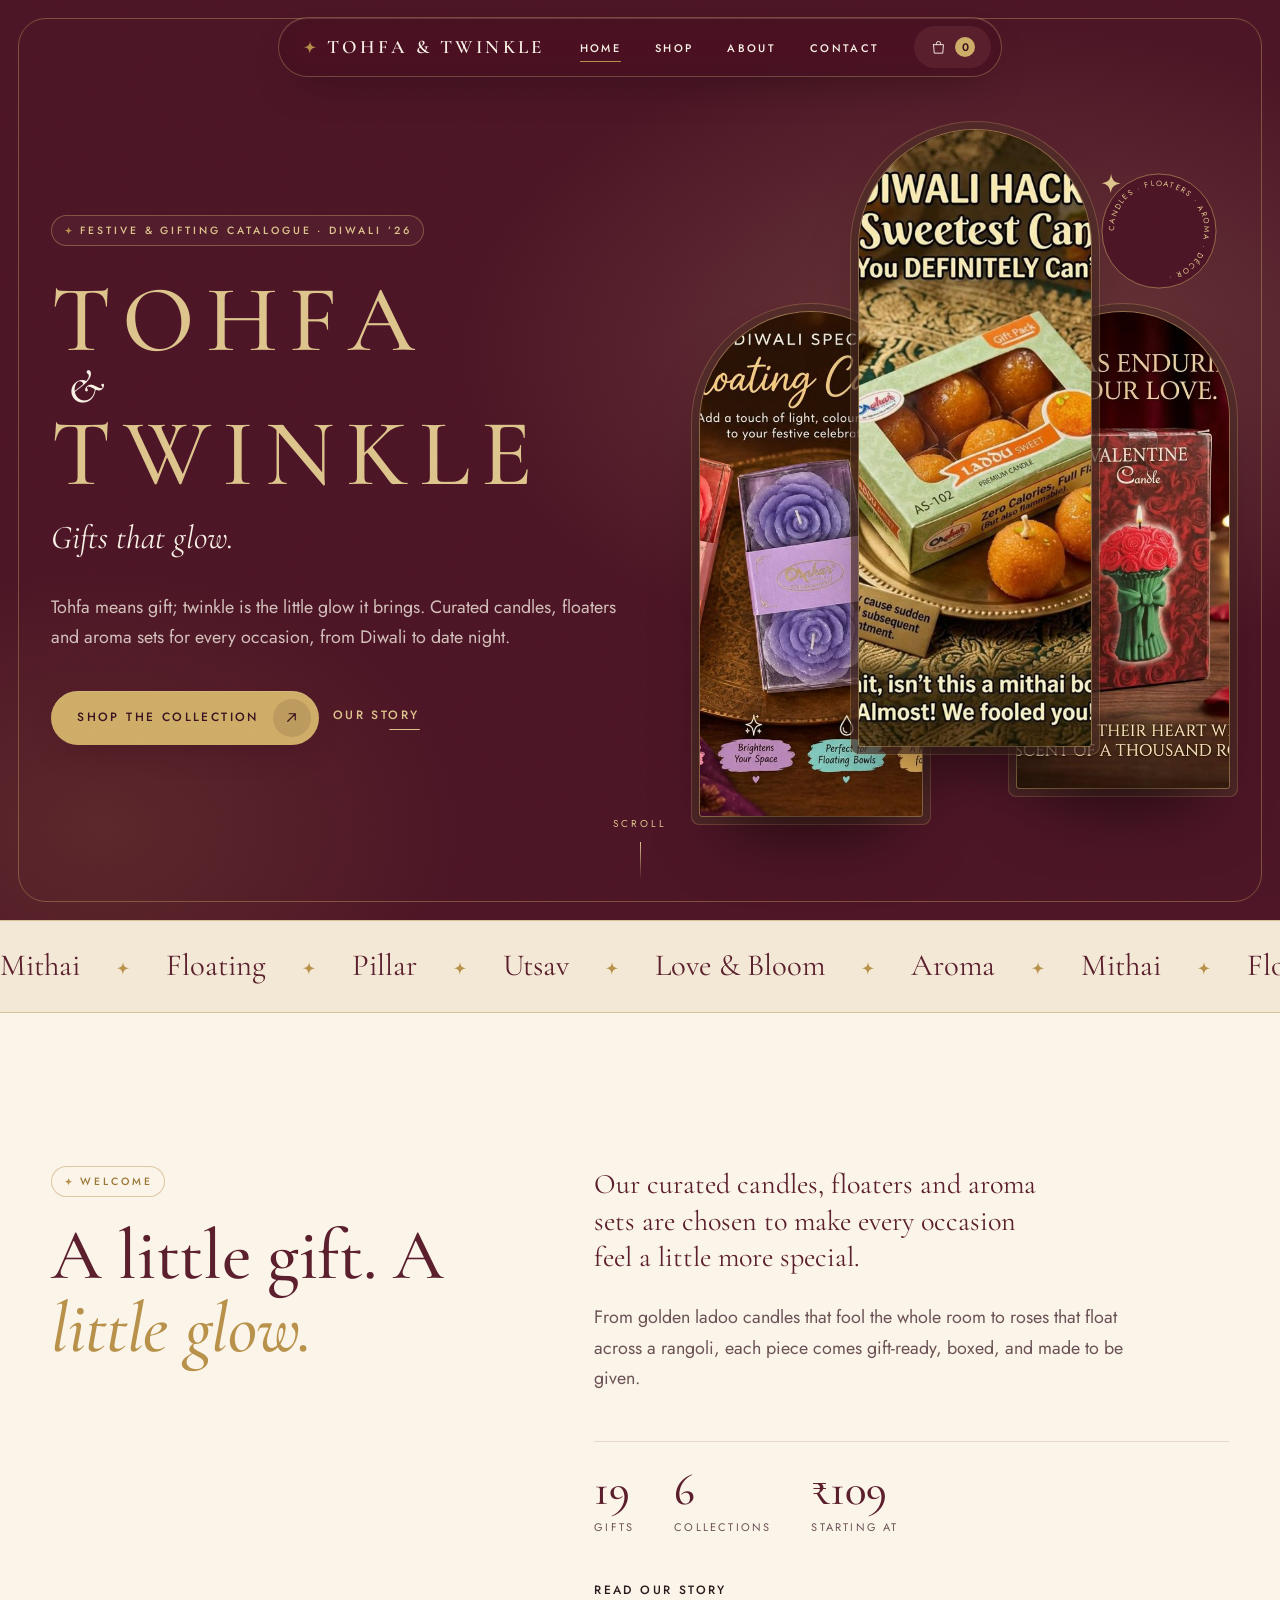
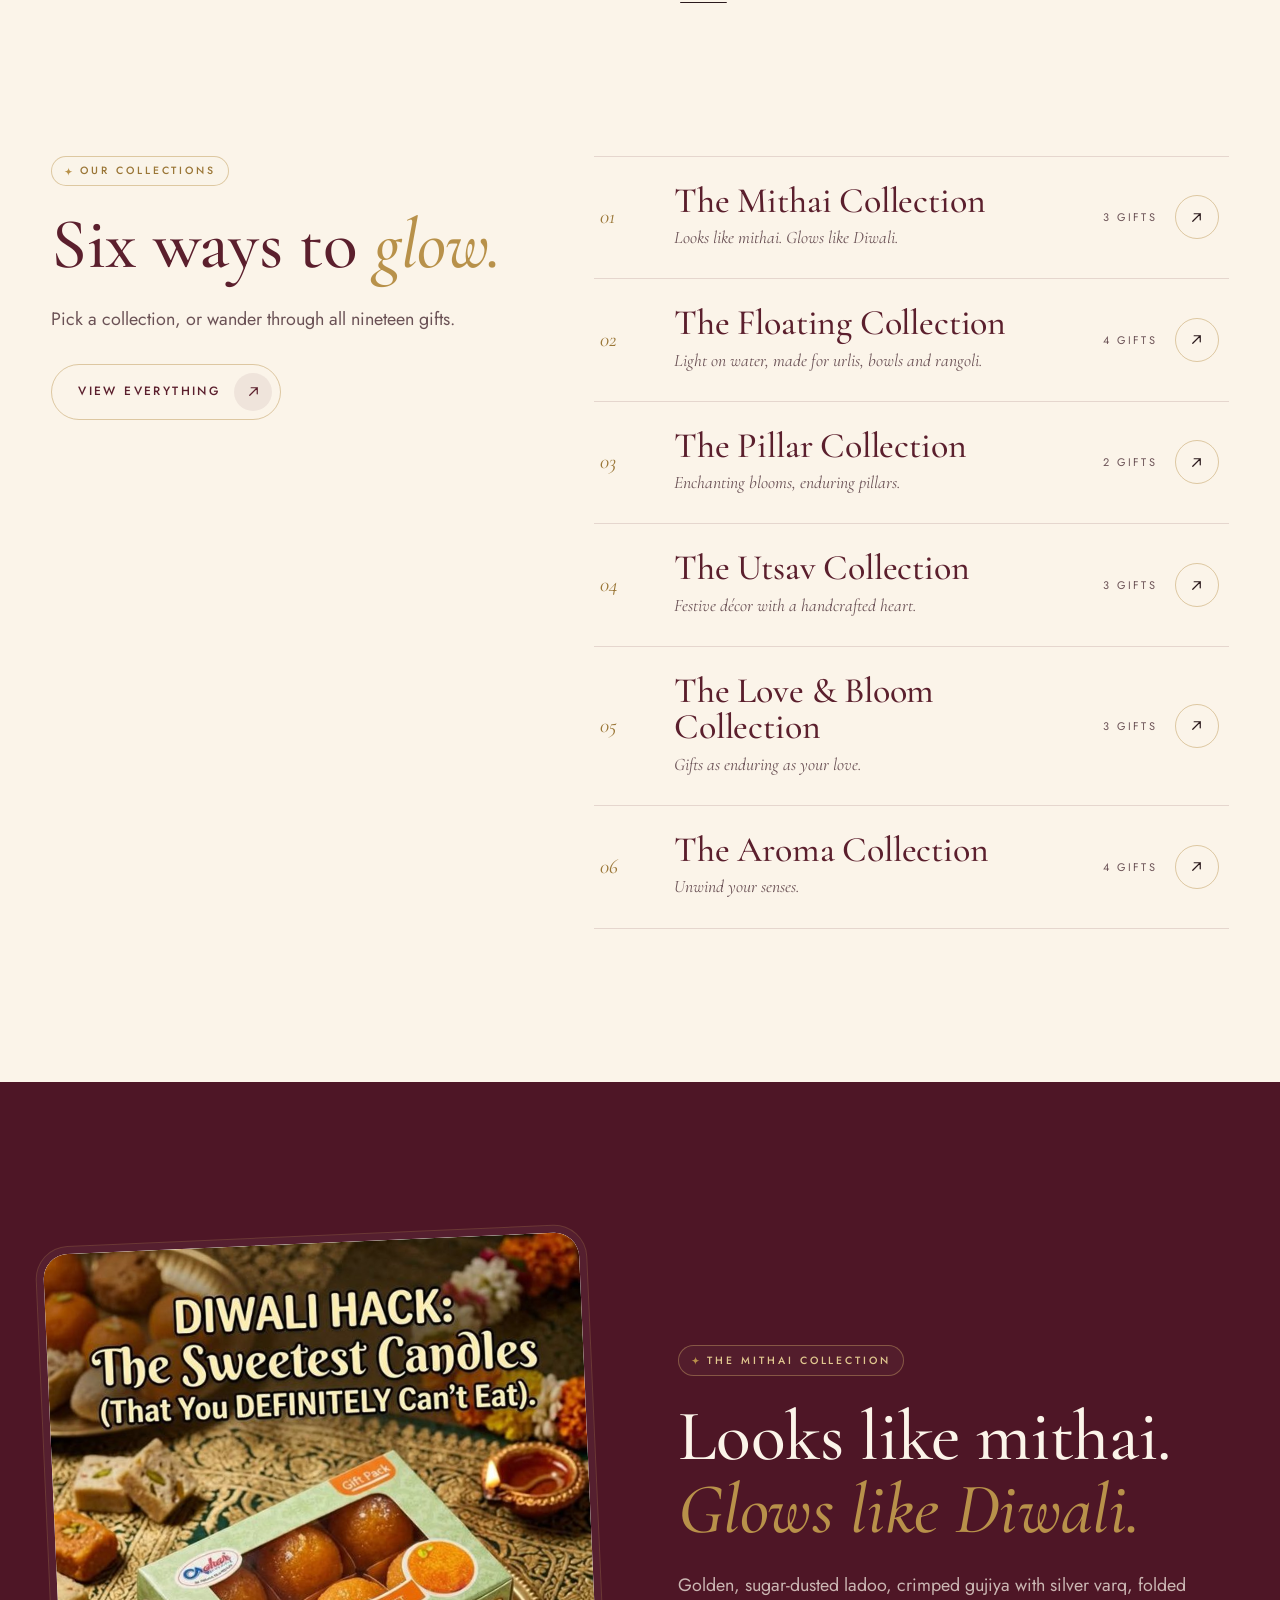
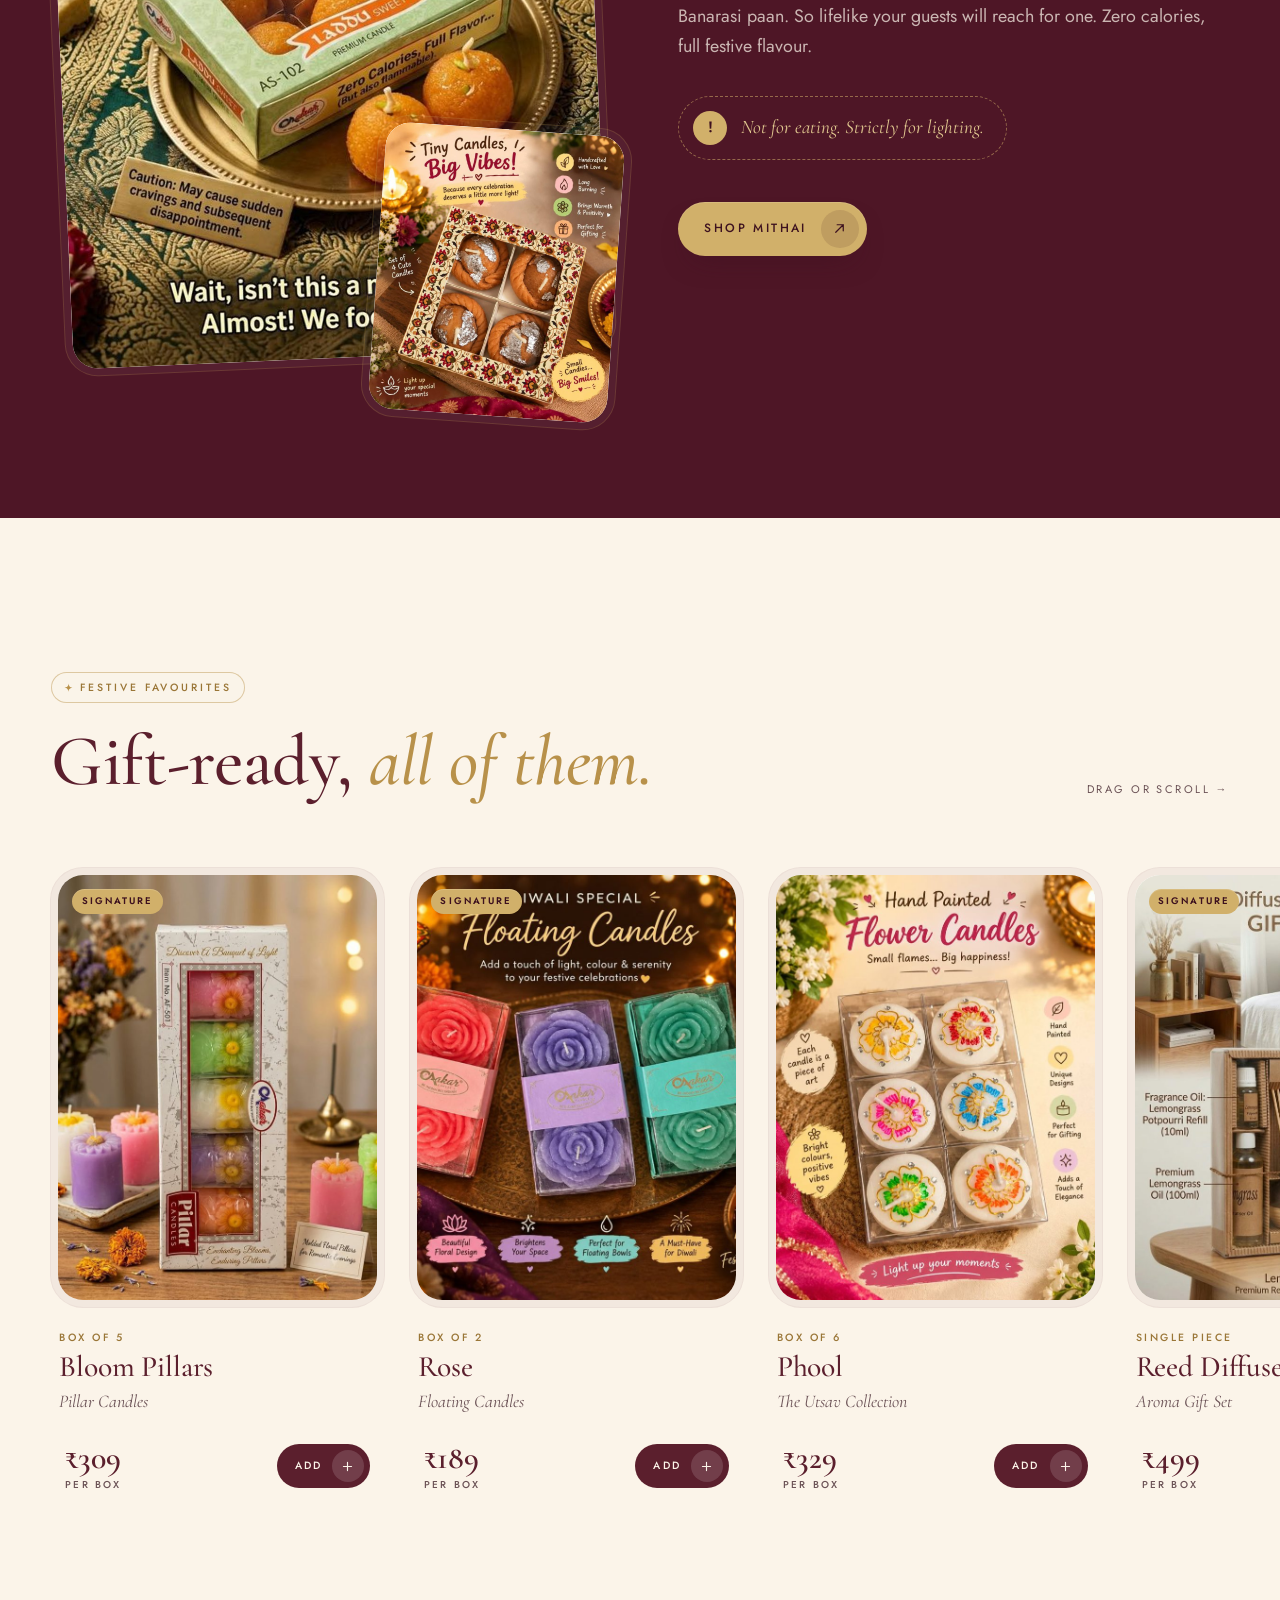
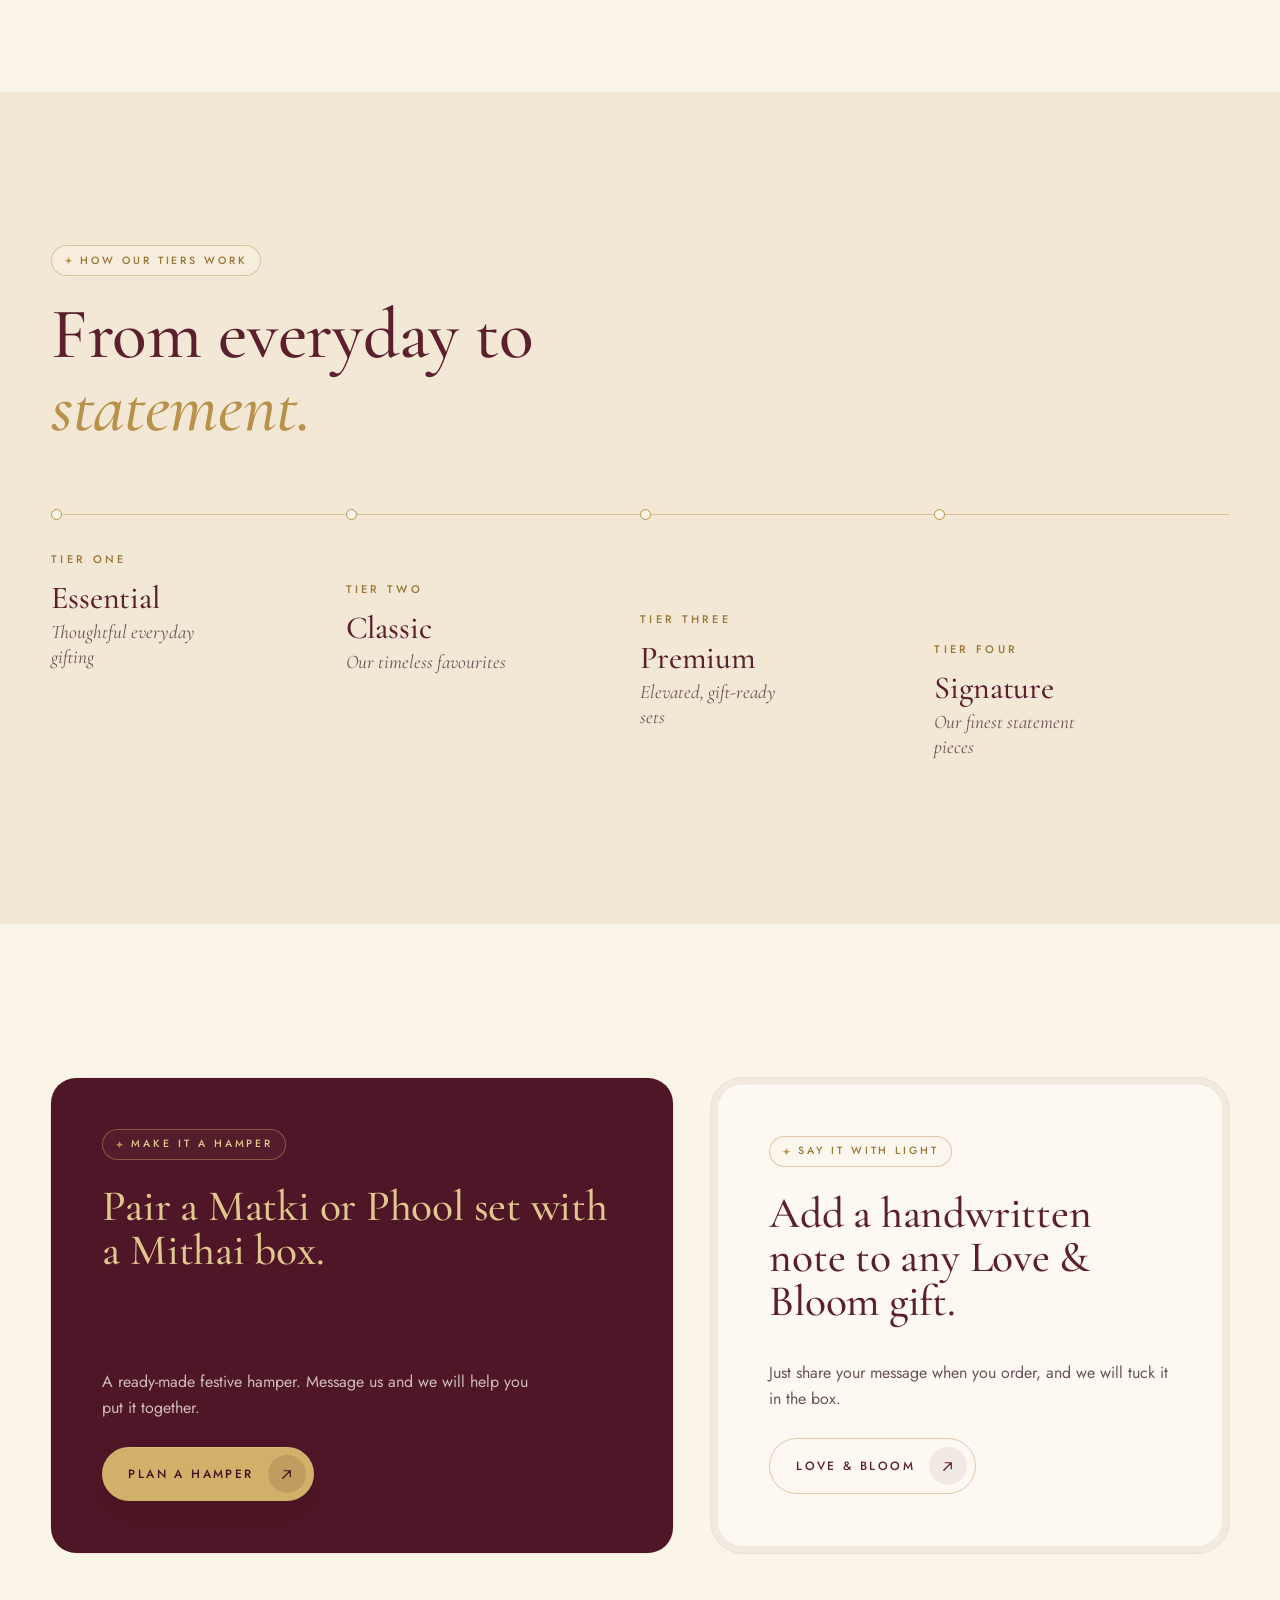
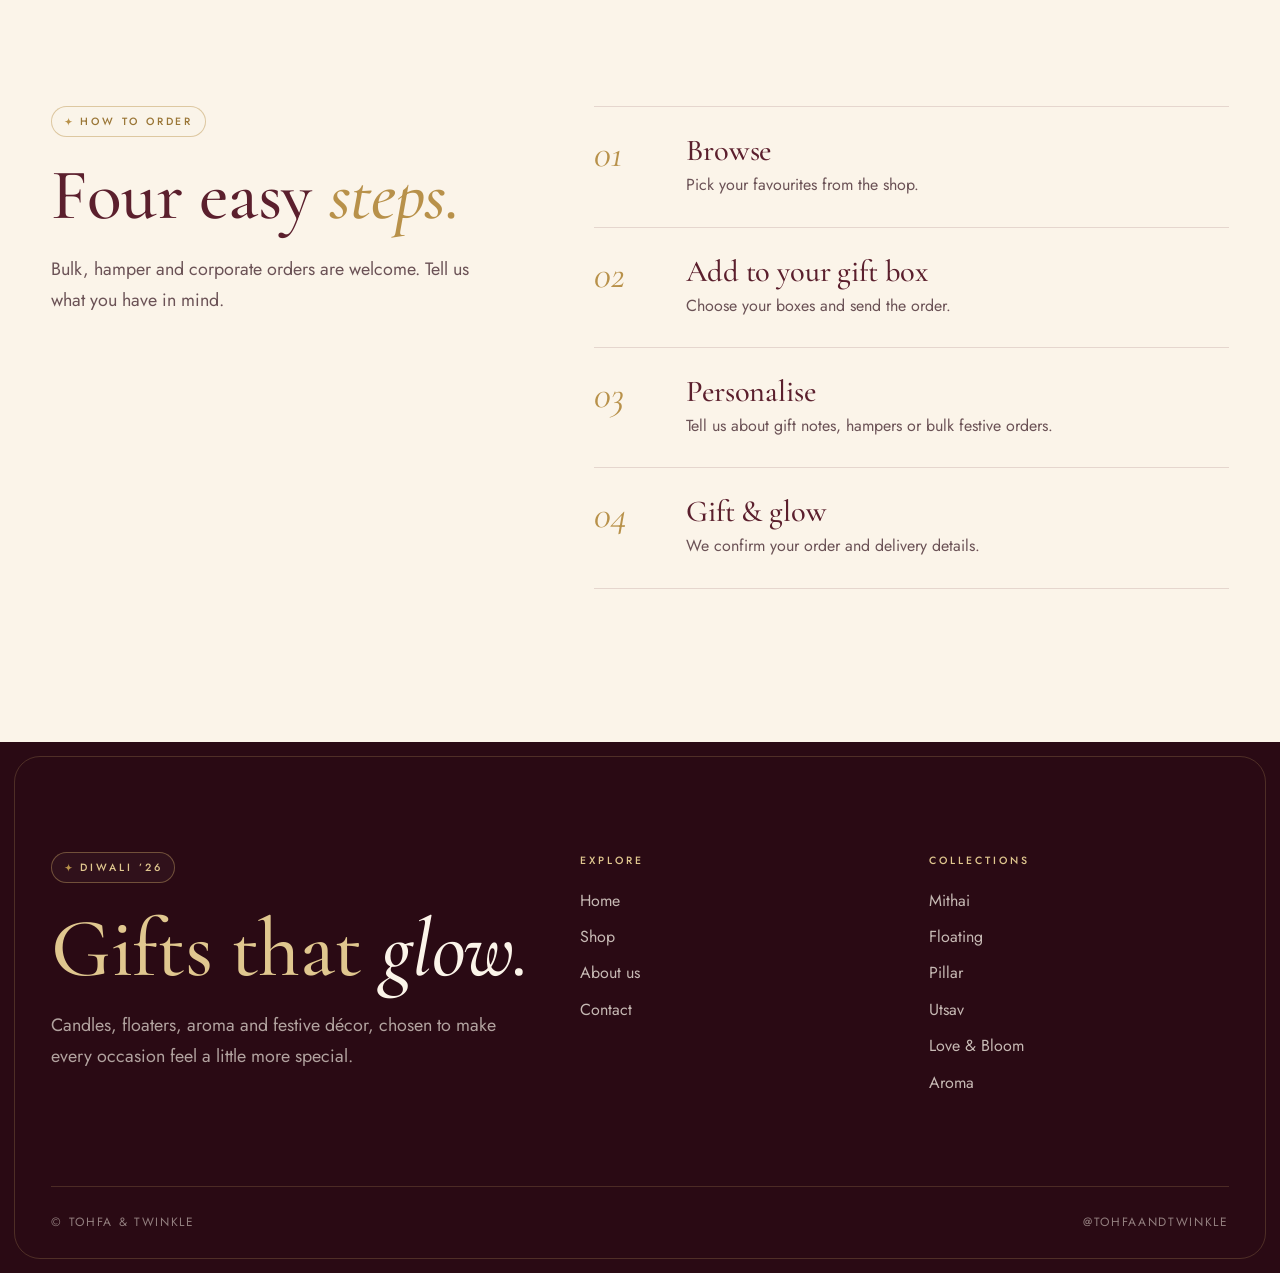
==== index.html @ af189e27 "Tohfa & Twinkle demo storefront Co-Authored-By: Claude Sonnet 5.5 <noreply@anthropic.com>" ====
<!doctype html>
<html lang="en" class="no-js">
<head>
<meta charset="utf-8">
<meta name="viewport" content="width=device-width,initial-scale=1,viewport-fit=cover">
<title>Tohfa & Twinkle — Gifts that glow</title>
<meta name="description" content="Curated candles, floaters, aroma sets and festive décor. Mithai candles that look good enough to eat, rangoli floaters, rose pillars and more. Diwali ’26 collection.">
<meta name="theme-color" content="#4e1626">
<meta property="og:title" content="Tohfa & Twinkle — Gifts that glow">
<meta property="og:description" content="Curated candles, floaters, aroma sets and festive décor. Mithai candles that look good enough to eat, rangoli floaters, rose pillars and more. Diwali ’26 collection.">
<meta property="og:image" content="img/ladoo.jpg">
<link rel="icon" href="favicon.svg" type="image/svg+xml">
<link rel="preconnect" href="https://fonts.googleapis.com">
<link rel="preconnect" href="https://fonts.gstatic.com" crossorigin>
<link href="https://fonts.googleapis.com/css2?family=Cormorant+Garamond:ital,wght@0,400;0,500;0,600;1,400;1,500&family=Jost:wght@400;500;600&display=swap" rel="stylesheet">
<link rel="stylesheet" href="css/styles.css">
</head>
<body data-page="index">
<header class="nav">
  <div class="nav-pill">
    <a class="brand" href="index.html" aria-label="Tohfa &amp; Twinkle home"><svg class="spark" viewBox="0 0 24 24" fill="currentColor" aria-hidden="true"><path d="M12 1.5C12.7 6.7 14.5 9.9 17.6 11.2C19.2 11.9 21 12.2 22.5 12.5C17.2 13.4 14.1 15.2 12.9 18.3C12.3 19.8 12 21.5 11.7 23C10.8 17.7 9 14.6 5.900 13.400C4.400 12.800 2.700 12.500 1.500 12.300C6.800 11.400 9.900 9.600 11.100 6.500C11.700 5 12 3.200 12 1.500Z"/></svg><span>TOHFA &amp; TWINKLE</span></a>
    <ul class="nav-links"><li><a href="index.html" aria-current=page>Home</a></li><li><a href="shop.html">Shop</a></li><li><a href="about.html">About</a></li><li><a href="contact.html">Contact</a></li></ul>
    <button class="cart-btn" data-cart-open aria-label="Open your gift box"><svg viewBox="0 0 24 24" fill="none" stroke="currentColor" stroke-width="1.3" stroke-linecap="round" stroke-linejoin="round" aria-hidden="true"><path d="M5 8h14l-1 12H6L5 8z"/><path d="M9 8V6.500a3 3 0 016 0V8"/></svg><span class="cart-count" data-cart-count>0</span></button>
    <button class="burger" aria-label="Menu" aria-expanded="false"><i></i><i></i></button>
  </div>
</header>
<nav class="overlay-menu" aria-label="Mobile">
  <a href="index.html" style="--i:0">Home</a><a href="shop.html" style="--i:1">Shop</a><a href="about.html" style="--i:2">About</a><a href="contact.html" style="--i:3">Contact</a>
  <small>@tohfaandtwinkle</small>
</nav>
<main id="main">
<section class="hero" data-dark>
  <div class="wrap">
    <div class="hero-grid">
      <div>
        <span class="eyebrow dark rv"><svg class="spark" viewBox="0 0 24 24" fill="currentColor" aria-hidden="true"><path d="M12 1.5C12.7 6.7 14.5 9.9 17.6 11.2C19.2 11.9 21 12.2 22.5 12.5C17.2 13.4 14.1 15.2 12.9 18.3C12.3 19.8 12 21.5 11.7 23C10.8 17.7 9 14.6 5.900 13.400C4.400 12.800 2.700 12.500 1.500 12.300C6.800 11.400 9.900 9.600 11.100 6.500C11.700 5 12 3.200 12 1.500Z"/></svg>Festive &amp; Gifting Catalogue &middot; Diwali &rsquo;26</span>
        <h1 class="rv" style="--i:1"><span>Tohfa</span><span class="amp">&amp;</span><span>Twinkle</span></h1>
        <p class="tag rv" style="--i:2">Gifts that glow.</p>
        <p class="lede rv" style="--i:3">Tohfa means gift; twinkle is the little glow it brings. Curated candles, floaters and aroma sets for every occasion, from Diwali to date night.</p>
        <div class="hero-ctas rv" style="--i:4">
          <a class="btn gold" href="shop.html"><span>Shop the collection</span><span class="ic"><svg viewBox="0 0 16 16" fill="none" stroke="currentColor" stroke-width="1.3" stroke-linecap="round" stroke-linejoin="round" aria-hidden="true"><path d="M4 12L12 4M5.500 4H12v6.500"/></svg></span></a>
          <a class="link-u" href="about.html" style="color:var(--gold-300)">Our story</a>
        </div>
      </div>
      <div class="hero-stage rv" style="--i:2" aria-hidden="true">
        <div class="hero-arch a"><img src="img/rose-floaters.jpg" alt="" width="900" height="900"></div>
        <div class="hero-arch b"><img src="img/ladoo.jpg" alt="" width="750" height="900"></div>
        <div class="hero-arch c"><img src="img/valentine.jpg" alt="" width="750" height="1000"></div>
        <div class="hero-badge">
          <svg viewBox="0 0 120 120"><defs><path id="circ" d="M60,60 m-46,0 a46,46 0 1,1 92,0 a46,46 0 1,1 -92,0"/></defs><circle cx="60" cy="60" r="58" fill="#4e1626" stroke="#d1b06a" stroke-opacity=".55"/><text font-family="Jost" font-size="7.800" letter-spacing="1.900" fill="#e0c78f"><textPath href="#circ">CANDLES · FLOATERS · AROMA · DÉCOR · </textPath></text></svg>
          <svg class="spark" viewBox="0 0 24 24" fill="currentColor" aria-hidden="true"><path d="M12 1.5C12.7 6.7 14.5 9.9 17.6 11.2C19.2 11.9 21 12.2 22.5 12.5C17.2 13.4 14.1 15.2 12.9 18.3C12.3 19.8 12 21.5 11.7 23C10.8 17.7 9 14.6 5.900 13.400C4.400 12.800 2.700 12.500 1.500 12.300C6.800 11.400 9.900 9.600 11.100 6.500C11.700 5 12 3.200 12 1.500Z"/></svg>
        </div>
      </div>
    </div>
  </div>
  <div class="scroll-cue" aria-hidden="true">Scroll<i></i></div>
</section>

<div class="marquee" aria-hidden="true"><div class="marquee-track"><span>Mithai <i><svg class="spark" viewBox="0 0 24 24" fill="currentColor" aria-hidden="true"><path d="M12 1.5C12.7 6.7 14.5 9.9 17.6 11.2C19.2 11.9 21 12.2 22.5 12.5C17.2 13.4 14.1 15.2 12.9 18.3C12.3 19.8 12 21.5 11.7 23C10.8 17.7 9 14.6 5.900 13.400C4.400 12.800 2.700 12.500 1.500 12.300C6.800 11.400 9.900 9.600 11.100 6.500C11.700 5 12 3.200 12 1.500Z"/></svg></i></span><span>Floating <i><svg class="spark" viewBox="0 0 24 24" fill="currentColor" aria-hidden="true"><path d="M12 1.5C12.7 6.7 14.5 9.9 17.6 11.2C19.2 11.9 21 12.2 22.5 12.5C17.2 13.4 14.1 15.2 12.9 18.3C12.3 19.8 12 21.5 11.7 23C10.8 17.7 9 14.6 5.900 13.400C4.400 12.800 2.700 12.500 1.500 12.300C6.800 11.400 9.900 9.600 11.100 6.500C11.700 5 12 3.200 12 1.500Z"/></svg></i></span><span>Pillar <i><svg class="spark" viewBox="0 0 24 24" fill="currentColor" aria-hidden="true"><path d="M12 1.5C12.7 6.7 14.5 9.9 17.6 11.2C19.2 11.9 21 12.2 22.5 12.5C17.2 13.4 14.1 15.2 12.9 18.3C12.3 19.8 12 21.5 11.7 23C10.8 17.7 9 14.6 5.900 13.400C4.400 12.800 2.700 12.500 1.500 12.300C6.800 11.400 9.900 9.600 11.100 6.500C11.700 5 12 3.200 12 1.500Z"/></svg></i></span><span>Utsav <i><svg class="spark" viewBox="0 0 24 24" fill="currentColor" aria-hidden="true"><path d="M12 1.5C12.7 6.7 14.5 9.9 17.6 11.2C19.2 11.9 21 12.2 22.5 12.5C17.2 13.4 14.1 15.2 12.9 18.3C12.3 19.8 12 21.5 11.7 23C10.8 17.7 9 14.6 5.900 13.400C4.400 12.800 2.700 12.500 1.500 12.300C6.800 11.400 9.900 9.600 11.100 6.500C11.700 5 12 3.200 12 1.500Z"/></svg></i></span><span>Love &amp; Bloom <i><svg class="spark" viewBox="0 0 24 24" fill="currentColor" aria-hidden="true"><path d="M12 1.5C12.7 6.7 14.5 9.9 17.6 11.2C19.2 11.9 21 12.2 22.5 12.5C17.2 13.4 14.1 15.2 12.9 18.3C12.3 19.8 12 21.5 11.7 23C10.8 17.7 9 14.6 5.900 13.400C4.400 12.800 2.700 12.500 1.500 12.300C6.800 11.400 9.900 9.600 11.100 6.500C11.700 5 12 3.200 12 1.500Z"/></svg></i></span><span>Aroma <i><svg class="spark" viewBox="0 0 24 24" fill="currentColor" aria-hidden="true"><path d="M12 1.5C12.7 6.7 14.5 9.9 17.6 11.2C19.2 11.9 21 12.2 22.5 12.5C17.2 13.4 14.1 15.2 12.9 18.3C12.3 19.8 12 21.5 11.7 23C10.8 17.7 9 14.6 5.900 13.400C4.400 12.800 2.700 12.500 1.500 12.300C6.800 11.400 9.900 9.600 11.100 6.500C11.700 5 12 3.200 12 1.500Z"/></svg></i></span><span>Mithai <i><svg class="spark" viewBox="0 0 24 24" fill="currentColor" aria-hidden="true"><path d="M12 1.5C12.7 6.7 14.5 9.9 17.6 11.2C19.2 11.9 21 12.2 22.5 12.5C17.2 13.4 14.1 15.2 12.9 18.3C12.3 19.8 12 21.5 11.7 23C10.8 17.7 9 14.6 5.900 13.400C4.400 12.800 2.700 12.500 1.500 12.300C6.800 11.400 9.900 9.600 11.100 6.500C11.700 5 12 3.200 12 1.500Z"/></svg></i></span><span>Floating <i><svg class="spark" viewBox="0 0 24 24" fill="currentColor" aria-hidden="true"><path d="M12 1.5C12.7 6.7 14.5 9.9 17.6 11.2C19.2 11.9 21 12.2 22.5 12.5C17.2 13.4 14.1 15.2 12.9 18.3C12.3 19.8 12 21.5 11.7 23C10.8 17.7 9 14.6 5.900 13.400C4.400 12.800 2.700 12.500 1.500 12.300C6.800 11.400 9.900 9.600 11.100 6.500C11.700 5 12 3.200 12 1.500Z"/></svg></i></span><span>Pillar <i><svg class="spark" viewBox="0 0 24 24" fill="currentColor" aria-hidden="true"><path d="M12 1.5C12.7 6.7 14.5 9.9 17.6 11.2C19.2 11.9 21 12.2 22.5 12.5C17.2 13.4 14.1 15.2 12.9 18.3C12.3 19.8 12 21.5 11.7 23C10.8 17.7 9 14.6 5.900 13.400C4.400 12.800 2.700 12.500 1.500 12.300C6.800 11.400 9.900 9.600 11.100 6.500C11.700 5 12 3.200 12 1.500Z"/></svg></i></span><span>Utsav <i><svg class="spark" viewBox="0 0 24 24" fill="currentColor" aria-hidden="true"><path d="M12 1.5C12.7 6.7 14.5 9.9 17.6 11.2C19.2 11.9 21 12.2 22.5 12.5C17.2 13.4 14.1 15.2 12.9 18.3C12.3 19.8 12 21.5 11.7 23C10.8 17.7 9 14.6 5.900 13.400C4.400 12.800 2.700 12.500 1.500 12.300C6.800 11.400 9.900 9.600 11.100 6.500C11.700 5 12 3.200 12 1.500Z"/></svg></i></span><span>Love &amp; Bloom <i><svg class="spark" viewBox="0 0 24 24" fill="currentColor" aria-hidden="true"><path d="M12 1.5C12.7 6.7 14.5 9.9 17.6 11.2C19.2 11.9 21 12.2 22.5 12.5C17.2 13.4 14.1 15.2 12.9 18.3C12.3 19.8 12 21.5 11.7 23C10.8 17.7 9 14.6 5.900 13.400C4.400 12.800 2.700 12.500 1.500 12.300C6.800 11.400 9.900 9.600 11.100 6.500C11.700 5 12 3.200 12 1.500Z"/></svg></i></span><span>Aroma <i><svg class="spark" viewBox="0 0 24 24" fill="currentColor" aria-hidden="true"><path d="M12 1.5C12.7 6.7 14.5 9.9 17.6 11.2C19.2 11.9 21 12.2 22.5 12.5C17.2 13.4 14.1 15.2 12.9 18.3C12.3 19.8 12 21.5 11.7 23C10.8 17.7 9 14.6 5.900 13.400C4.400 12.800 2.700 12.500 1.500 12.300C6.800 11.400 9.900 9.600 11.100 6.500C11.700 5 12 3.200 12 1.500Z"/></svg></i></span><span>Mithai <i><svg class="spark" viewBox="0 0 24 24" fill="currentColor" aria-hidden="true"><path d="M12 1.5C12.7 6.7 14.5 9.9 17.6 11.2C19.2 11.9 21 12.2 22.5 12.5C17.2 13.4 14.1 15.2 12.9 18.3C12.3 19.8 12 21.5 11.7 23C10.8 17.7 9 14.6 5.900 13.400C4.400 12.800 2.700 12.500 1.500 12.300C6.800 11.400 9.900 9.600 11.100 6.500C11.700 5 12 3.200 12 1.500Z"/></svg></i></span><span>Floating <i><svg class="spark" viewBox="0 0 24 24" fill="currentColor" aria-hidden="true"><path d="M12 1.5C12.7 6.7 14.5 9.9 17.6 11.2C19.2 11.9 21 12.2 22.5 12.5C17.2 13.4 14.1 15.2 12.9 18.3C12.3 19.8 12 21.5 11.7 23C10.8 17.7 9 14.6 5.900 13.400C4.400 12.800 2.700 12.500 1.500 12.300C6.800 11.400 9.900 9.600 11.100 6.500C11.700 5 12 3.200 12 1.500Z"/></svg></i></span><span>Pillar <i><svg class="spark" viewBox="0 0 24 24" fill="currentColor" aria-hidden="true"><path d="M12 1.5C12.7 6.7 14.5 9.9 17.6 11.2C19.2 11.9 21 12.2 22.5 12.5C17.2 13.4 14.1 15.2 12.9 18.3C12.3 19.8 12 21.5 11.7 23C10.8 17.7 9 14.6 5.900 13.400C4.400 12.800 2.700 12.500 1.500 12.300C6.800 11.400 9.900 9.600 11.100 6.500C11.700 5 12 3.200 12 1.500Z"/></svg></i></span><span>Utsav <i><svg class="spark" viewBox="0 0 24 24" fill="currentColor" aria-hidden="true"><path d="M12 1.5C12.7 6.7 14.5 9.9 17.6 11.2C19.2 11.9 21 12.2 22.5 12.5C17.2 13.4 14.1 15.2 12.9 18.3C12.3 19.8 12 21.5 11.7 23C10.8 17.7 9 14.6 5.900 13.400C4.400 12.800 2.700 12.500 1.500 12.300C6.800 11.400 9.900 9.600 11.100 6.500C11.700 5 12 3.200 12 1.500Z"/></svg></i></span><span>Love &amp; Bloom <i><svg class="spark" viewBox="0 0 24 24" fill="currentColor" aria-hidden="true"><path d="M12 1.5C12.7 6.7 14.5 9.9 17.6 11.2C19.2 11.9 21 12.2 22.5 12.5C17.2 13.4 14.1 15.2 12.9 18.3C12.3 19.8 12 21.5 11.7 23C10.8 17.7 9 14.6 5.900 13.400C4.400 12.800 2.700 12.500 1.500 12.300C6.800 11.400 9.900 9.600 11.100 6.500C11.700 5 12 3.200 12 1.500Z"/></svg></i></span><span>Aroma <i><svg class="spark" viewBox="0 0 24 24" fill="currentColor" aria-hidden="true"><path d="M12 1.5C12.7 6.7 14.5 9.9 17.6 11.2C19.2 11.9 21 12.2 22.5 12.5C17.2 13.4 14.1 15.2 12.9 18.3C12.3 19.8 12 21.5 11.7 23C10.8 17.7 9 14.6 5.900 13.400C4.400 12.800 2.700 12.500 1.500 12.300C6.800 11.400 9.900 9.600 11.100 6.500C11.700 5 12 3.200 12 1.500Z"/></svg></i></span><span>Mithai <i><svg class="spark" viewBox="0 0 24 24" fill="currentColor" aria-hidden="true"><path d="M12 1.5C12.7 6.7 14.5 9.9 17.6 11.2C19.2 11.9 21 12.2 22.5 12.5C17.2 13.4 14.1 15.2 12.9 18.3C12.3 19.8 12 21.5 11.7 23C10.8 17.7 9 14.6 5.900 13.400C4.400 12.800 2.700 12.500 1.500 12.300C6.800 11.400 9.900 9.600 11.100 6.500C11.700 5 12 3.200 12 1.500Z"/></svg></i></span><span>Floating <i><svg class="spark" viewBox="0 0 24 24" fill="currentColor" aria-hidden="true"><path d="M12 1.5C12.7 6.7 14.5 9.9 17.6 11.2C19.2 11.9 21 12.2 22.5 12.5C17.2 13.4 14.1 15.2 12.9 18.3C12.3 19.8 12 21.5 11.7 23C10.8 17.7 9 14.6 5.900 13.400C4.400 12.800 2.700 12.500 1.500 12.300C6.800 11.400 9.900 9.600 11.100 6.500C11.700 5 12 3.200 12 1.500Z"/></svg></i></span><span>Pillar <i><svg class="spark" viewBox="0 0 24 24" fill="currentColor" aria-hidden="true"><path d="M12 1.5C12.7 6.7 14.5 9.9 17.6 11.2C19.2 11.9 21 12.2 22.5 12.5C17.2 13.4 14.1 15.2 12.9 18.3C12.3 19.8 12 21.5 11.7 23C10.8 17.7 9 14.6 5.900 13.400C4.400 12.800 2.700 12.500 1.500 12.300C6.800 11.400 9.900 9.600 11.100 6.500C11.700 5 12 3.200 12 1.500Z"/></svg></i></span><span>Utsav <i><svg class="spark" viewBox="0 0 24 24" fill="currentColor" aria-hidden="true"><path d="M12 1.5C12.7 6.7 14.5 9.9 17.6 11.2C19.2 11.9 21 12.2 22.5 12.5C17.2 13.4 14.1 15.2 12.9 18.3C12.3 19.8 12 21.5 11.7 23C10.8 17.7 9 14.6 5.900 13.400C4.400 12.800 2.700 12.500 1.500 12.300C6.800 11.400 9.900 9.600 11.100 6.500C11.700 5 12 3.200 12 1.500Z"/></svg></i></span><span>Love &amp; Bloom <i><svg class="spark" viewBox="0 0 24 24" fill="currentColor" aria-hidden="true"><path d="M12 1.5C12.7 6.7 14.5 9.9 17.6 11.2C19.2 11.9 21 12.2 22.5 12.5C17.2 13.4 14.1 15.2 12.9 18.3C12.3 19.8 12 21.5 11.7 23C10.8 17.7 9 14.6 5.900 13.400C4.400 12.800 2.700 12.500 1.500 12.300C6.800 11.400 9.900 9.600 11.100 6.500C11.700 5 12 3.200 12 1.500Z"/></svg></i></span><span>Aroma <i><svg class="spark" viewBox="0 0 24 24" fill="currentColor" aria-hidden="true"><path d="M12 1.5C12.7 6.7 14.5 9.9 17.6 11.2C19.2 11.9 21 12.2 22.5 12.5C17.2 13.4 14.1 15.2 12.9 18.3C12.3 19.8 12 21.5 11.7 23C10.8 17.7 9 14.6 5.900 13.400C4.400 12.800 2.700 12.500 1.500 12.300C6.800 11.400 9.900 9.600 11.100 6.500C11.700 5 12 3.200 12 1.500Z"/></svg></i></span></div></div>

<section class="section intro">
  <div class="wrap split">
    <div class="sticky">
      <span class="eyebrow rv"><svg class="spark" viewBox="0 0 24 24" fill="currentColor" aria-hidden="true"><path d="M12 1.5C12.7 6.7 14.5 9.9 17.6 11.2C19.2 11.9 21 12.2 22.5 12.5C17.2 13.4 14.1 15.2 12.9 18.3C12.3 19.8 12 21.5 11.7 23C10.8 17.7 9 14.6 5.900 13.400C4.400 12.800 2.700 12.500 1.500 12.300C6.800 11.400 9.900 9.600 11.100 6.500C11.700 5 12 3.200 12 1.500Z"/></svg>Welcome</span>
      <h2 class="display-l rv" style="--i:1">A little gift. A <em class="gold-i">little glow.</em></h2>
    </div>
    <div>
      <p class="lede rv" style="font-size:clamp(1.3rem,2.2vw,1.9rem);font-family:var(--f-display);color:var(--ox-700);max-width:34ch;line-height:1.3">Our curated candles, floaters and aroma sets are chosen to make every occasion feel a little more special.</p>
      <p class="lede rv" style="margin-top:26px">From golden ladoo candles that fool the whole room to roses that float across a rangoli, each piece comes gift-ready, boxed, and made to be given.</p>
      <div class="facts rv">
        <div><b>19</b><span>Gifts</span></div>
        <div><b>6</b><span>Collections</span></div>
        <div><b>&#8377;109</b><span>Starting at</span></div>
      </div>
      <p style="margin-top:36px" class="rv"><a class="link-u" href="about.html">Read our story</a></p>
    </div>
  </div>
</section>

<section class="section" style="padding-top:0">
  <div class="wrap split">
    <div class="sticky">
      <span class="eyebrow rv"><svg class="spark" viewBox="0 0 24 24" fill="currentColor" aria-hidden="true"><path d="M12 1.5C12.7 6.7 14.5 9.9 17.6 11.2C19.2 11.9 21 12.2 22.5 12.5C17.2 13.4 14.1 15.2 12.9 18.3C12.3 19.8 12 21.5 11.7 23C10.8 17.7 9 14.6 5.900 13.400C4.400 12.800 2.700 12.500 1.500 12.300C6.800 11.400 9.900 9.600 11.100 6.500C11.700 5 12 3.200 12 1.500Z"/></svg>Our collections</span>
      <h2 class="display-l rv" style="--i:1;margin:22px 0 22px">Six ways to <em class="gold-i">glow.</em></h2>
      <p class="lede rv" style="--i:2">Pick a collection, or wander through all nineteen gifts.</p>
      <p style="margin-top:30px" class="rv"><a class="btn ghost" href="shop.html"><span>View everything</span><span class="ic"><svg viewBox="0 0 16 16" fill="none" stroke="currentColor" stroke-width="1.3" stroke-linecap="round" stroke-linejoin="round" aria-hidden="true"><path d="M4 12L12 4M5.500 4H12v6.500"/></svg></span></a></p>
    </div>
    <ul class="clist"><li class="rv" style="--i:0"><a href="shop.html?c=mithai"><span class="n">01</span><div><h3>The Mithai Collection</h3><small>Looks like mithai. Glows like Diwali.</small></div><span class="cnt">3 gifts</span><span class="go"><svg viewBox="0 0 16 16" fill="none" stroke="currentColor" stroke-width="1.3" stroke-linecap="round" stroke-linejoin="round" aria-hidden="true"><path d="M4 12L12 4M5.500 4H12v6.500"/></svg></span></a></li><li class="rv" style="--i:1"><a href="shop.html?c=floating"><span class="n">02</span><div><h3>The Floating Collection</h3><small>Light on water, made for urlis, bowls and rangoli.</small></div><span class="cnt">4 gifts</span><span class="go"><svg viewBox="0 0 16 16" fill="none" stroke="currentColor" stroke-width="1.3" stroke-linecap="round" stroke-linejoin="round" aria-hidden="true"><path d="M4 12L12 4M5.500 4H12v6.500"/></svg></span></a></li><li class="rv" style="--i:2"><a href="shop.html?c=pillar"><span class="n">03</span><div><h3>The Pillar Collection</h3><small>Enchanting blooms, enduring pillars.</small></div><span class="cnt">2 gifts</span><span class="go"><svg viewBox="0 0 16 16" fill="none" stroke="currentColor" stroke-width="1.3" stroke-linecap="round" stroke-linejoin="round" aria-hidden="true"><path d="M4 12L12 4M5.500 4H12v6.500"/></svg></span></a></li><li class="rv" style="--i:0"><a href="shop.html?c=utsav"><span class="n">04</span><div><h3>The Utsav Collection</h3><small>Festive d&eacute;cor with a handcrafted heart.</small></div><span class="cnt">3 gifts</span><span class="go"><svg viewBox="0 0 16 16" fill="none" stroke="currentColor" stroke-width="1.3" stroke-linecap="round" stroke-linejoin="round" aria-hidden="true"><path d="M4 12L12 4M5.500 4H12v6.500"/></svg></span></a></li><li class="rv" style="--i:1"><a href="shop.html?c=love"><span class="n">05</span><div><h3>The Love &amp; Bloom Collection</h3><small>Gifts as enduring as your love.</small></div><span class="cnt">3 gifts</span><span class="go"><svg viewBox="0 0 16 16" fill="none" stroke="currentColor" stroke-width="1.3" stroke-linecap="round" stroke-linejoin="round" aria-hidden="true"><path d="M4 12L12 4M5.500 4H12v6.500"/></svg></span></a></li><li class="rv" style="--i:2"><a href="shop.html?c=aroma"><span class="n">06</span><div><h3>The Aroma Collection</h3><small>Unwind your senses.</small></div><span class="cnt">4 gifts</span><span class="go"><svg viewBox="0 0 16 16" fill="none" stroke="currentColor" stroke-width="1.3" stroke-linecap="round" stroke-linejoin="round" aria-hidden="true"><path d="M4 12L12 4M5.500 4H12v6.500"/></svg></span></a></li></ul>
  </div>
</section>

<section class="section mithai on-dark" data-dark>
  <div class="wrap mithai-grid">
    <div class="frame rv">
      <div class="bezel"><div class="core"><img src="img/ladoo.jpg" alt="Ladoo candles in a mithai-style box" loading="lazy" width="833" height="1000"></div></div>
      <div class="bezel"><div class="core"><img src="img/gujiya.jpg" alt="Gujiya candles with silver varq" loading="lazy" width="750" height="1000"></div></div>
    </div>
    <div>
      <span class="eyebrow dark rv"><svg class="spark" viewBox="0 0 24 24" fill="currentColor" aria-hidden="true"><path d="M12 1.5C12.7 6.7 14.5 9.9 17.6 11.2C19.2 11.9 21 12.2 22.5 12.5C17.2 13.4 14.1 15.2 12.9 18.3C12.3 19.8 12 21.5 11.7 23C10.8 17.7 9 14.6 5.900 13.400C4.400 12.800 2.700 12.500 1.500 12.300C6.800 11.400 9.900 9.600 11.100 6.500C11.700 5 12 3.200 12 1.500Z"/></svg>The Mithai Collection</span>
      <h2 class="display-l rv" style="--i:1;margin:24px 0">Looks like mithai. <em class="gold-i">Glows like Diwali.</em></h2>
      <p class="lede rv" style="--i:2">Golden, sugar-dusted ladoo, crimped gujiya with silver varq, folded Banarasi paan. So lifelike your guests will reach for one. Zero calories, full festive flavour.</p>
      <div class="stamp rv" style="--i:3"><i>!</i>Not for eating. Strictly for lighting.</div>
      <p style="margin-top:42px" class="rv"><a class="btn gold" href="shop.html?c=mithai"><span>Shop Mithai</span><span class="ic"><svg viewBox="0 0 16 16" fill="none" stroke="currentColor" stroke-width="1.3" stroke-linecap="round" stroke-linejoin="round" aria-hidden="true"><path d="M4 12L12 4M5.500 4H12v6.500"/></svg></span></a></p>
    </div>
  </div>
</section>

<section class="section">
  <div class="wrap">
    <div class="rail-head">
      <div>
        <span class="eyebrow rv"><svg class="spark" viewBox="0 0 24 24" fill="currentColor" aria-hidden="true"><path d="M12 1.5C12.7 6.7 14.5 9.9 17.6 11.2C19.2 11.9 21 12.2 22.5 12.5C17.2 13.4 14.1 15.2 12.9 18.3C12.3 19.8 12 21.5 11.7 23C10.8 17.7 9 14.6 5.900 13.400C4.400 12.800 2.700 12.500 1.500 12.300C6.800 11.400 9.900 9.600 11.100 6.500C11.700 5 12 3.200 12 1.500Z"/></svg>Festive favourites</span>
        <h2 class="display-l rv" style="--i:1;margin-top:22px">Gift-ready, <em class="gold-i">all of them.</em></h2>
      </div>
      <span class="rail-hint rv">Drag or scroll &rarr;</span>
    </div>
    <div class="rail" id="rail"><div class="skel" style="flex:0 0 300px"></div><div class="skel" style="flex:0 0 300px"></div><div class="skel" style="flex:0 0 300px"></div></div>
  </div>
</section>

<section class="section" style="background:var(--cream-200)">
  <div class="wrap">
    <div style="max-width:720px">
      <span class="eyebrow rv"><svg class="spark" viewBox="0 0 24 24" fill="currentColor" aria-hidden="true"><path d="M12 1.5C12.7 6.7 14.5 9.9 17.6 11.2C19.2 11.9 21 12.2 22.5 12.5C17.2 13.4 14.1 15.2 12.9 18.3C12.3 19.8 12 21.5 11.7 23C10.8 17.7 9 14.6 5.900 13.400C4.400 12.800 2.700 12.500 1.500 12.300C6.800 11.400 9.900 9.600 11.100 6.500C11.700 5 12 3.200 12 1.500Z"/></svg>How our tiers work</span>
      <h2 class="display-l rv" style="--i:1;margin:22px 0 0">From everyday to <em class="gold-i">statement.</em></h2>
    </div>
    <div class="tiers">
      <div class="tier rv"><span class="tracked">Tier one</span><h3>Essential</h3><p>Thoughtful everyday gifting</p></div>
      <div class="tier rv" style="--i:1"><span class="tracked">Tier two</span><h3>Classic</h3><p>Our timeless favourites</p></div>
      <div class="tier rv" style="--i:2"><span class="tracked">Tier three</span><h3>Premium</h3><p>Elevated, gift-ready sets</p></div>
      <div class="tier rv" style="--i:3"><span class="tracked">Tier four</span><h3>Signature</h3><p>Our finest statement pieces</p></div>
    </div>
  </div>
</section>

<section class="section">
  <div class="wrap pair">
    <div class="note on-dark bezel rv" style="padding:0"><div class="core note dark" style="background:var(--ox-800);box-shadow:none;border-radius:calc(2rem - 7px);height:100%">
      <div><span class="eyebrow dark"><svg class="spark" viewBox="0 0 24 24" fill="currentColor" aria-hidden="true"><path d="M12 1.5C12.7 6.7 14.5 9.9 17.6 11.2C19.2 11.9 21 12.2 22.5 12.5C17.2 13.4 14.1 15.2 12.9 18.3C12.3 19.8 12 21.5 11.7 23C10.8 17.7 9 14.6 5.900 13.400C4.400 12.800 2.700 12.500 1.500 12.300C6.800 11.400 9.900 9.600 11.100 6.500C11.700 5 12 3.200 12 1.500Z"/></svg>Make it a hamper</span><h3 style="margin-top:24px">Pair a Matki or Phool set with a Mithai box.</h3></div>
      <div><p>A ready-made festive hamper. Message us and we will help you put it together.</p><p style="margin-top:26px"><a class="btn gold" href="contact.html"><span>Plan a hamper</span><span class="ic"><svg viewBox="0 0 16 16" fill="none" stroke="currentColor" stroke-width="1.3" stroke-linecap="round" stroke-linejoin="round" aria-hidden="true"><path d="M4 12L12 4M5.500 4H12v6.500"/></svg></span></a></p></div>
    </div></div>
    <div class="bezel rv" style="--i:1"><div class="core note">
      <div><span class="eyebrow"><svg class="spark" viewBox="0 0 24 24" fill="currentColor" aria-hidden="true"><path d="M12 1.5C12.7 6.7 14.5 9.9 17.6 11.2C19.2 11.9 21 12.2 22.5 12.5C17.2 13.4 14.1 15.2 12.9 18.3C12.3 19.8 12 21.5 11.7 23C10.8 17.7 9 14.6 5.900 13.400C4.400 12.800 2.700 12.500 1.500 12.300C6.800 11.400 9.900 9.600 11.100 6.500C11.700 5 12 3.200 12 1.500Z"/></svg>Say it with light</span><h3 style="margin-top:24px">Add a handwritten note to any Love &amp; Bloom gift.</h3></div>
      <div><p>Just share your message when you order, and we will tuck it in the box.</p><p style="margin-top:26px"><a class="btn ghost" href="shop.html?c=love"><span>Love &amp; Bloom</span><span class="ic"><svg viewBox="0 0 16 16" fill="none" stroke="currentColor" stroke-width="1.3" stroke-linecap="round" stroke-linejoin="round" aria-hidden="true"><path d="M4 12L12 4M5.500 4H12v6.500"/></svg></span></a></p></div>
    </div></div>
  </div>
</section>

<section class="section" style="padding-top:0">
  <div class="wrap split">
    <div class="sticky">
      <span class="eyebrow rv"><svg class="spark" viewBox="0 0 24 24" fill="currentColor" aria-hidden="true"><path d="M12 1.5C12.7 6.7 14.5 9.9 17.6 11.2C19.2 11.9 21 12.2 22.5 12.5C17.2 13.4 14.1 15.2 12.9 18.3C12.3 19.8 12 21.5 11.7 23C10.8 17.7 9 14.6 5.900 13.400C4.400 12.800 2.700 12.500 1.500 12.300C6.800 11.400 9.900 9.600 11.100 6.500C11.700 5 12 3.200 12 1.500Z"/></svg>How to order</span>
      <h2 class="display-l rv" style="--i:1;margin:22px 0 22px">Four easy <em class="gold-i">steps.</em></h2>
      <p class="lede rv" style="--i:2">Bulk, hamper and corporate orders are welcome. Tell us what you have in mind.</p>
    </div>
    <ol class="steps">
      <li class="rv"><div><h4>Browse</h4><p>Pick your favourites from the shop.</p></div></li>
      <li class="rv"><div><h4>Add to your gift box</h4><p>Choose your boxes and send the order.</p></div></li>
      <li class="rv"><div><h4>Personalise</h4><p>Tell us about gift notes, hampers or bulk festive orders.</p></div></li>
      <li class="rv"><div><h4>Gift &amp; glow</h4><p>We confirm your order and delivery details.</p></div></li>
    </ol>
  </div>
</section>
</main>
<footer class="footer">
  <div class="wrap">
    <div class="fgrid">
      <div>
        <span class="eyebrow dark"><svg class="spark" viewBox="0 0 24 24" fill="currentColor" aria-hidden="true"><path d="M12 1.5C12.7 6.7 14.5 9.9 17.6 11.2C19.2 11.9 21 12.2 22.5 12.5C17.2 13.4 14.1 15.2 12.9 18.3C12.3 19.8 12 21.5 11.7 23C10.8 17.7 9 14.6 5.900 13.400C4.400 12.800 2.700 12.500 1.500 12.300C6.800 11.400 9.900 9.600 11.100 6.500C11.700 5 12 3.200 12 1.500Z"/></svg>Diwali &rsquo;26</span>
        <h2 style="margin-top:26px">Gifts that <em class="gold-i">glow.</em></h2>
        <p class="lede" style="margin-top:22px;color:rgba(251,244,233,.65)">Candles, floaters, aroma and festive d&eacute;cor, chosen to make every occasion feel a little more special.</p>
      </div>
      <div>
        <h5>Explore</h5>
        <ul><li><a href="index.html">Home</a></li><li><a href="shop.html">Shop</a></li><li><a href="about.html">About us</a></li><li><a href="contact.html">Contact</a></li></ul>
      </div>
      <div>
        <h5>Collections</h5>
        <ul><li><a href="shop.html?c=mithai">Mithai</a></li><li><a href="shop.html?c=floating">Floating</a></li><li><a href="shop.html?c=pillar">Pillar</a></li><li><a href="shop.html?c=utsav">Utsav</a></li><li><a href="shop.html?c=love">Love &amp; Bloom</a></li><li><a href="shop.html?c=aroma">Aroma</a></li></ul>
      </div>
    </div>
    <div class="fbase"><span>&copy; Tohfa &amp; Twinkle</span><a href="https://instagram.com/tohfaandtwinkle" target="_blank" rel="noopener">@tohfaandtwinkle</a></div>
  </div>
</footer>
<script src="js/config.js"></script>
<script src="js/catalog.js"></script>
<script src="js/main.js"></script>
<script>
TT.ready.then(function(){
  var ids=['bloom-pillars','rose-floaters','phool','reed-diffuser','gulabi','matki','rangoli-blooms','sunflower'];
  var ps=ids.map(TT.byId).filter(Boolean);
  if(!ps.length) ps=TT.store.products.slice(0,8);
  var rail=document.getElementById('rail');
  rail.innerHTML=ps.map(TT.card).join('');
  TT.reveal(rail);
  var d=false,sx=0,sl=0;
  rail.addEventListener('pointerdown',function(e){if(e.pointerType!=='mouse'||e.target.closest('button'))return;d=true;sx=e.clientX;sl=rail.scrollLeft;});
  window.addEventListener('pointerup',function(){d=false;});
  rail.addEventListener('pointermove',function(e){if(d){rail.scrollLeft=sl-(e.clientX-sx);}});
});
</script>
</body>
</html>
---- css/styles.css ----
/* Tohfa & Twinkle — Editorial Luxury
   Palette sampled from the Diwali '26 catalogue: oxblood, antique gold, cream, sand. */
:root{
  --ox-950:#2a0a14; --ox-900:#3d111f; --ox-800:#4e1626; --ox-700:#5b1f2d; --ox-600:#74303f;
  --gold-300:#e0c78f; --gold-400:#d1b06a; --gold-500:#b8914a; --gold-600:#9a7637;
  --cream-50:#fdf9f2; --cream-100:#fbf4e9; --cream-200:#f3e8d6; --sand-300:#e8d8bd; --sand-500:#c9b08a;
  --ink:#2b1a1d; --ink-soft:#6b5256;
  --line:rgba(91,31,45,.14); --line-gold:rgba(184,145,74,.45);
  --ease:cubic-bezier(.32,.72,0,1);
  --f-display:"Cormorant Garamond","Times New Roman",serif;
  --f-body:"Jost","Helvetica Neue",sans-serif;
  --shadow-soft:0 30px 60px -28px rgba(61,17,31,.35);
  --gutter:clamp(16px,4vw,56px);
}
*,*::before,*::after{box-sizing:border-box}
html{scroll-behavior:smooth;-webkit-text-size-adjust:100%}
body{margin:0;background:var(--cream-100);color:var(--ink);font-family:var(--f-body);font-size:16px;line-height:1.65;font-weight:400;-webkit-font-smoothing:antialiased;overflow-x:hidden}
img{display:block;max-width:100%;height:auto}
a{color:inherit;text-decoration:none}
button{font:inherit;color:inherit;background:none;border:0;cursor:pointer;padding:0}
h1,h2,h3,h4{font-family:var(--f-display);font-weight:500;line-height:1.02;margin:0;letter-spacing:-.005em;color:var(--ox-700)}
p{margin:0}
:focus-visible{outline:2px solid var(--gold-500);outline-offset:3px;border-radius:6px}
.sr{position:absolute;width:1px;height:1px;overflow:hidden;clip:rect(0 0 0 0);white-space:nowrap}

/* paper grain — fixed, non-interactive, never on scrolling content */
body::after{content:"";position:fixed;inset:0;pointer-events:none;z-index:90;opacity:.05;mix-blend-mode:multiply;
  background-image:url("data:image/svg+xml;utf8,<svg xmlns='http://www.w3.org/2000/svg' width='160' height='160'><filter id='n'><feTurbulence type='fractalNoise' baseFrequency='.85' numOctaves='2' stitchTiles='stitch'/><feColorMatrix values='0 0 0 0 .2  0 0 0 0 .1  0 0 0 0 .1  0 0 0 .9 0'/></filter><rect width='100%' height='100%' filter='url(%23n)'/></svg>")}

.wrap{width:100%;max-width:1360px;margin:0 auto;padding-inline:var(--gutter)}
.section{padding-block:clamp(88px,12vw,168px)}
.eyebrow{display:inline-flex;align-items:center;gap:.7em;font-size:10.5px;letter-spacing:.28em;text-transform:uppercase;font-weight:500;padding:.55em 1.1em;border-radius:999px;border:1px solid var(--line-gold);color:var(--gold-600);background:rgba(251,244,233,.4)}
.eyebrow svg{width:9px;height:9px}
.on-dark .eyebrow,.eyebrow.dark{color:var(--gold-300);border-color:rgba(209,176,106,.4);background:rgba(255,255,255,.03)}
.tracked{letter-spacing:.3em;text-transform:uppercase;font-size:11px;font-weight:500}
.display-xl{font-size:clamp(3.4rem,8.4vw,8rem)}
.display-l{font-size:clamp(2.6rem,5.6vw,5rem)}
.display-m{font-size:clamp(2rem,3.6vw,3.2rem)}
.lede{font-size:clamp(1.05rem,1.4vw,1.25rem);color:var(--ink-soft);max-width:52ch;line-height:1.7}
em.gold,.gold-i{font-style:italic;color:var(--gold-500)}
.on-dark{background:var(--ox-800);color:var(--cream-100)}
.on-dark h1,.on-dark h2,.on-dark h3{color:var(--cream-100)}
.on-dark .lede{color:rgba(251,244,233,.72)}

/* ornament */
.spark{width:14px;height:14px;color:var(--gold-500);flex:none}
.rule-orn{display:flex;align-items:center;gap:16px;color:var(--gold-500)}
.rule-orn::before,.rule-orn::after{content:"";height:1px;flex:1;background:linear-gradient(90deg,transparent,var(--line-gold),transparent)}

/* buttons: pill + nested icon island */
.btn{--bg:var(--ox-700);--fg:var(--cream-100);display:inline-flex;align-items:center;gap:14px;padding:8px 8px 8px 26px;border-radius:999px;background:var(--bg);color:var(--fg);font-size:12px;letter-spacing:.2em;text-transform:uppercase;font-weight:500;transition:transform .6s var(--ease),background .6s var(--ease),box-shadow .6s var(--ease);box-shadow:inset 0 1px 0 rgba(255,255,255,.12),0 14px 28px -14px rgba(61,17,31,.55)}
.btn .ic{width:38px;height:38px;border-radius:50%;display:grid;place-items:center;background:rgba(255,255,255,.14);transition:transform .6s var(--ease),background .6s var(--ease)}
.btn .ic svg{width:15px;height:15px}
.btn:hover{background:var(--ox-900)}
.btn:hover .ic{transform:translate(3px,-1px) scale(1.06);background:var(--gold-500)}
.btn:active{transform:scale(.97)}
.btn.gold{--bg:var(--gold-400);--fg:var(--ox-900)}
.btn.gold .ic{background:rgba(61,17,31,.12)}
.btn.gold:hover{background:var(--gold-300)}
.btn.gold:hover .ic{background:var(--ox-800);color:var(--gold-300)}
.btn.ghost{--bg:transparent;--fg:var(--ox-700);box-shadow:none;border:1px solid var(--line-gold)}
.btn.ghost .ic{background:rgba(91,31,45,.07)}
.btn.ghost:hover{background:var(--ox-700);color:var(--cream-100)}
.on-dark .btn.ghost{--fg:var(--cream-100);border-color:rgba(209,176,106,.45)}
.on-dark .btn.ghost:hover{background:var(--cream-100);color:var(--ox-800)}
.link-u{position:relative;font-size:12px;letter-spacing:.2em;text-transform:uppercase;font-weight:500;padding-bottom:4px}
.link-u::after{content:"";position:absolute;left:0;right:0;bottom:0;height:1px;background:currentColor;transform-origin:right;transform:scaleX(.35);transition:transform .6s var(--ease)}
.link-u:hover::after{transform:scaleX(1);transform-origin:left}

/* double bezel */
.bezel{padding:7px;border-radius:2rem;background:rgba(91,31,45,.05);box-shadow:0 0 0 1px rgba(91,31,45,.09)}
.bezel>.core{border-radius:calc(2rem - 7px);background:var(--cream-50);box-shadow:inset 0 1px 0 rgba(255,255,255,.9);overflow:hidden}
.on-dark .bezel{background:rgba(255,255,255,.04);box-shadow:0 0 0 1px rgba(209,176,106,.22)}
.arch{border-radius:999px 999px 1.2rem 1.2rem;overflow:hidden}

/* reveal */
.rv{opacity:0;transform:translateY(46px);filter:blur(8px);transition:opacity 1s var(--ease),transform 1s var(--ease),filter 1s var(--ease);transition-delay:calc(var(--i,0)*90ms)}
.rv.in{opacity:1;transform:none;filter:none}
.no-js .rv{opacity:1;transform:none;filter:none}

/* NAV — floating glass island */
.nav{position:fixed;top:18px;left:0;right:0;z-index:60;display:flex;justify-content:center;pointer-events:none;padding-inline:12px}
.nav-pill{pointer-events:auto;display:flex;align-items:center;gap:clamp(14px,2.4vw,34px);padding:8px 10px 8px 24px;border-radius:999px;background:rgba(253,249,242,.72);-webkit-backdrop-filter:blur(18px) saturate(1.4);backdrop-filter:blur(18px) saturate(1.4);box-shadow:0 0 0 1px rgba(184,145,74,.35),inset 0 1px 0 rgba(255,255,255,.7),0 18px 40px -20px rgba(61,17,31,.4);transition:background .6s var(--ease),transform .6s var(--ease)}
.nav.over-dark .nav-pill{background:rgba(61,17,31,.55);box-shadow:0 0 0 1px rgba(209,176,106,.35),inset 0 1px 0 rgba(255,255,255,.1),0 18px 40px -20px rgba(0,0,0,.5)}
.brand{display:flex;align-items:center;gap:10px;font-family:var(--f-display);font-size:19px;font-weight:600;letter-spacing:.18em;color:var(--ox-700);white-space:nowrap}
.nav.over-dark .brand,.nav.over-dark .nav-links a{color:var(--cream-100)}
.nav-links{display:flex;gap:clamp(12px,2vw,28px);list-style:none;margin:0;padding:0}
.nav-links a{font-size:11px;letter-spacing:.22em;text-transform:uppercase;font-weight:500;padding:10px 4px;position:relative;color:var(--ox-700)}
.nav-links a::after{content:"";position:absolute;left:4px;right:4px;bottom:4px;height:1px;background:var(--gold-500);transform:scaleX(0);transition:transform .6s var(--ease)}
.nav-links a:hover::after,.nav-links a[aria-current=page]::after{transform:scaleX(1)}
.cart-btn{display:flex;align-items:center;gap:8px;height:42px;padding:0 16px;border-radius:999px;background:var(--ox-700);color:var(--cream-100);font-size:11px;letter-spacing:.2em;text-transform:uppercase;font-weight:500;transition:transform .5s var(--ease),background .5s var(--ease)}
.cart-btn:hover{background:var(--ox-900)}.cart-btn:active{transform:scale(.96)}
.cart-btn svg{width:17px;height:17px}
.cart-count{min-width:20px;height:20px;border-radius:10px;background:var(--gold-400);color:var(--ox-900);display:grid;place-items:center;font-size:11px;letter-spacing:0;padding:0 5px;font-weight:600;transition:transform .5s var(--ease)}
.cart-count.pop{transform:scale(1.4)}
.burger{display:none;width:42px;height:42px;border-radius:50%;position:relative;background:rgba(91,31,45,.08)}
.burger i{position:absolute;left:12px;right:12px;height:1.5px;background:var(--ox-700);transition:transform .7s var(--ease),opacity .4s}
.burger i:nth-child(1){top:16px}.burger i:nth-child(2){top:25px}
.nav.over-dark .burger i{background:var(--cream-100)}
.menu-open .burger i:nth-child(1){transform:translateY(4.5px) rotate(45deg)}
.menu-open .burger i:nth-child(2){transform:translateY(-4.5px) rotate(-45deg)}
.overlay-menu{position:fixed;inset:0;z-index:55;background:rgba(42,10,20,.94);-webkit-backdrop-filter:blur(24px);backdrop-filter:blur(24px);display:flex;flex-direction:column;justify-content:center;padding:0 var(--gutter);opacity:0;visibility:hidden;transition:opacity .7s var(--ease),visibility 0s .7s}
.menu-open .overlay-menu{opacity:1;visibility:visible;transition:opacity .7s var(--ease)}
.overlay-menu a{display:block;font-family:var(--f-display);font-size:clamp(2.8rem,13vw,5rem);color:var(--cream-100);line-height:1.15;transform:translateY(48px);opacity:0;transition:transform .9s var(--ease),opacity .9s var(--ease),color .4s;transition-delay:calc(var(--i)*70ms)}
.overlay-menu a:hover{color:var(--gold-300);font-style:italic}
.menu-open .overlay-menu a{transform:none;opacity:1}
.overlay-menu small{margin-top:40px;color:var(--gold-300);letter-spacing:.28em;text-transform:uppercase;font-size:11px}
@media(max-width:860px){.nav-links{display:none}.burger{display:block}.nav-pill{padding-left:18px;gap:12px}.brand{font-size:16px}}

/* HERO */
.hero{position:relative;min-height:100dvh;background:var(--ox-800);color:var(--cream-100);overflow:hidden;display:grid;align-items:center;padding-block:130px 90px}
.hero::before{content:"";position:absolute;inset:18px;border:1px solid rgba(209,176,106,.38);border-radius:28px;pointer-events:none}
.hero::after{content:"";position:absolute;inset:0;background:radial-gradient(60% 50% at 78% 38%,rgba(224,199,143,.2),transparent 70%),radial-gradient(40% 40% at 8% 90%,rgba(184,145,74,.15),transparent 70%);pointer-events:none}
.hero-grid{position:relative;z-index:1;display:grid;grid-template-columns:1.05fr .95fr;gap:clamp(24px,5vw,80px);align-items:center}
.hero h1{color:var(--gold-300);font-size:clamp(3rem,7.4vw,6.8rem);letter-spacing:.12em;text-transform:uppercase;margin:26px 0 8px;font-weight:500}
.hero h1 span{display:block}
.hero h1 .amp{font-style:italic;color:var(--cream-100);font-size:.5em;line-height:.8;letter-spacing:0;text-transform:none;padding-left:.35em}
.hero .tag{font-family:var(--f-display);font-style:italic;font-size:clamp(1.6rem,2.6vw,2.4rem);color:var(--cream-100);margin-bottom:26px}
.hero p.lede{margin-bottom:38px;color:rgba(251,244,233,.78)}
.hero-ctas{display:flex;flex-wrap:wrap;gap:14px;align-items:center}
.hero-stage{position:relative;height:min(78vh,700px);min-height:520px}
.hero-arch{position:absolute;overflow:hidden;border-radius:999px 999px 1.4rem 1.4rem;box-shadow:0 40px 70px -30px rgba(0,0,0,.65),0 0 0 1px rgba(209,176,106,.55),0 0 0 8px rgba(42,10,20,.5),0 0 0 9px rgba(209,176,106,.3)}
.hero-arch img{width:100%;height:100%;object-fit:cover}
.hero-arch.a{width:42%;height:72%;left:0;bottom:2%;animation:float 9s var(--ease) infinite alternate}
.hero-arch.b{width:44%;height:88%;left:30%;top:0;z-index:2;animation:float 11s var(--ease) -3s infinite alternate}
.hero-arch.c{width:40%;height:68%;right:0;bottom:6%;animation:float 10s var(--ease) -6s infinite alternate}
@keyframes float{from{transform:translateY(0)}to{transform:translateY(-14px)}}
.hero-badge{position:absolute;z-index:3;right:2%;top:6%;width:118px;height:118px;display:grid;place-items:center}
.hero-badge svg{position:absolute;inset:0;width:100%;height:100%;animation:spin 26s linear infinite}
.hero-badge .spark{width:22px;height:22px;color:var(--gold-300)}
@keyframes spin{to{transform:rotate(360deg)}}
.scroll-cue{position:absolute;left:50%;bottom:40px;transform:translateX(-50%);z-index:1;font-size:10px;letter-spacing:.3em;text-transform:uppercase;color:var(--gold-300);display:flex;flex-direction:column;align-items:center;gap:10px}
.scroll-cue i{width:1px;height:38px;background:linear-gradient(var(--gold-300),transparent);animation:drip 2.2s var(--ease) infinite;transform-origin:top}
@keyframes drip{0%{transform:scaleY(0)}60%{transform:scaleY(1)}100%{transform:scaleY(1);opacity:0}}
@media(max-width:900px){.hero{padding-block:120px 80px}.hero-grid{grid-template-columns:1fr}.hero-stage{height:420px;min-height:0;order:-1}.hero-badge{width:88px;height:88px}.scroll-cue{display:none}.hero::before{inset:10px;border-radius:20px}}

/* marquee */
.marquee{overflow:hidden;background:var(--cream-200);border-block:1px solid var(--line-gold);padding:20px 0}
.marquee-track{display:flex;width:max-content;animation:mq 46s linear infinite}
.marquee:hover .marquee-track{animation-play-state:paused}
.marquee-track span{display:flex;align-items:center;gap:36px;padding-right:36px;font-family:var(--f-display);font-size:clamp(1.4rem,2.4vw,2.1rem);color:var(--ox-700);white-space:nowrap}
.marquee-track span i{font-style:italic;color:var(--gold-600)}
@keyframes mq{to{transform:translateX(-50%)}}

/* intro split */
.split{display:grid;grid-template-columns:5fr 7fr;gap:clamp(32px,7vw,120px);align-items:start}
.sticky{position:sticky;top:120px}
@media(max-width:860px){.split{grid-template-columns:1fr}.sticky{position:static}}
.intro .display-l{margin:22px 0 28px}
.facts{display:grid;grid-template-columns:repeat(3,auto);gap:12px 40px;justify-content:start;margin-top:48px;border-top:1px solid var(--line);padding-top:26px}
.facts b{display:block;font-family:var(--f-display);font-size:2.8rem;color:var(--ox-700);font-weight:500;line-height:1}
.facts span{font-size:11px;letter-spacing:.2em;text-transform:uppercase;color:var(--ink-soft)}

/* collection list */
.clist{list-style:none;margin:0;padding:0;border-top:1px solid var(--line)}
.clist li a{display:grid;grid-template-columns:56px 1fr auto 48px;gap:18px;align-items:center;padding:26px 6px;border-bottom:1px solid var(--line);transition:padding .7s var(--ease),background .7s var(--ease)}
.clist .n{font-family:var(--f-display);font-style:italic;color:var(--gold-600);font-size:1.3rem}
.clist h3{font-size:clamp(1.7rem,2.8vw,2.5rem);transition:transform .7s var(--ease),color .5s}
.clist small{display:block;font-family:var(--f-display);font-style:italic;font-size:1.1rem;color:var(--ink-soft);margin-top:4px}
.clist .cnt{font-size:11px;letter-spacing:.2em;text-transform:uppercase;color:var(--ink-soft)}
.clist .go{width:44px;height:44px;border-radius:50%;border:1px solid var(--line-gold);display:grid;place-items:center;transition:background .6s var(--ease),transform .6s var(--ease),color .5s}
.clist .go svg{width:15px;height:15px}
.clist li a:hover{padding-inline:22px;background:linear-gradient(90deg,rgba(184,145,74,.1),transparent)}
.clist li a:hover h3{transform:translateX(8px);color:var(--ox-900)}
.clist li a:hover .go{background:var(--ox-700);color:var(--cream-100);transform:translate(4px,-2px) scale(1.06)}
@media(max-width:640px){.clist li a{grid-template-columns:34px 1fr 40px;gap:12px}.clist .cnt{display:none}}

/* product rail */
.rail-head{display:flex;justify-content:space-between;align-items:end;gap:24px;flex-wrap:wrap;margin-bottom:56px}
.rail{display:flex;gap:26px;overflow-x:auto;padding:14px var(--gutter) 40px;margin-inline:calc(var(--gutter)*-1);scroll-snap-type:x proximity;scroll-padding-inline:var(--gutter);scrollbar-width:thin;scrollbar-color:var(--gold-500) transparent}
.rail .pcard{flex:0 0 clamp(270px,26vw,360px);scroll-snap-align:start}
.rail-hint{font-size:11px;letter-spacing:.22em;text-transform:uppercase;color:var(--ink-soft)}

/* product card */
.pcard{position:relative;cursor:pointer;transition:transform .8s var(--ease)}
.pcard .bezel{transition:box-shadow .8s var(--ease),transform .8s var(--ease)}
.pcard:hover{transform:translateY(-6px)}
.pcard:hover .bezel{box-shadow:0 0 0 1px rgba(184,145,74,.55),var(--shadow-soft)}
.pimg{position:relative;overflow:hidden;aspect-ratio:3/4;background:var(--cream-200)}
.pimg img{width:100%;height:100%;object-fit:cover;transition:transform 1.4s var(--ease)}
.pcard:hover .pimg img{transform:scale(1.06)}
.chip{position:absolute;top:14px;left:14px;font-size:9.5px;letter-spacing:.22em;text-transform:uppercase;font-weight:600;padding:.5em 1em;border-radius:999px;background:var(--ox-700);color:var(--gold-300);box-shadow:inset 0 1px 0 rgba(255,255,255,.15)}
.chip.sig{background:var(--gold-400);color:var(--ox-900)}
.pbody{padding:22px 8px 8px}
.pmeta{font-size:10.5px;letter-spacing:.24em;text-transform:uppercase;color:var(--gold-600);font-weight:500}
.pbody h3{font-size:1.85rem;margin:6px 0 4px}
.psub{font-family:var(--f-display);font-style:italic;color:var(--ink-soft);font-size:1.12rem}
.pfoot{display:flex;justify-content:space-between;align-items:center;margin-top:20px;padding:6px 6px 0}
.price{font-family:var(--f-display);font-size:2rem;color:var(--ox-700);line-height:1;font-weight:600}
.price small{display:block;font-family:var(--f-body);font-size:10px;letter-spacing:.22em;text-transform:uppercase;color:var(--ink-soft);margin-top:6px;font-weight:500}
.add{display:inline-flex;align-items:center;gap:10px;padding:6px 6px 6px 18px;border-radius:999px;background:var(--ox-700);color:var(--cream-100);font-size:10.5px;letter-spacing:.2em;text-transform:uppercase;font-weight:500;transition:transform .5s var(--ease),background .5s var(--ease)}
.add .ic{width:32px;height:32px;border-radius:50%;background:rgba(255,255,255,.14);display:grid;place-items:center;transition:transform .5s var(--ease),background .5s}
.add .ic svg{width:13px;height:13px}
.add:hover{background:var(--ox-900)}.add:hover .ic{background:var(--gold-500);transform:rotate(90deg)}
.add:active{transform:scale(.95)}
.add.done{background:var(--gold-500);color:var(--ox-900)}
.add[disabled]{opacity:.5;cursor:not-allowed}

/* mithai feature */
.mithai{position:relative;overflow:hidden}
.mithai-grid{display:grid;grid-template-columns:1fr 1fr;gap:clamp(32px,6vw,100px);align-items:center}
.mithai .frame{position:relative}
.mithai .frame .bezel{transform:rotate(-2.5deg)}
.mithai .frame .bezel+.bezel{position:absolute;width:46%;right:-4%;bottom:-8%;transform:rotate(4deg)}
.stamp{display:inline-flex;gap:14px;align-items:center;margin-top:34px;padding:14px 22px 14px 14px;border-radius:999px;border:1px dashed rgba(209,176,106,.55);font-family:var(--f-display);font-style:italic;font-size:1.2rem;color:var(--gold-300)}
.stamp i{width:34px;height:34px;border-radius:50%;background:var(--gold-400);color:var(--ox-900);display:grid;place-items:center;font-style:normal;font-family:var(--f-body);font-weight:600;font-size:15px}
@media(max-width:860px){.mithai-grid{grid-template-columns:1fr}.mithai .frame .bezel,.mithai .frame .bezel+.bezel{transform:none}.mithai .frame .bezel+.bezel{position:relative;width:60%;right:auto;bottom:auto;margin:-60px 0 0 auto}}

/* tiers */
.tiers{display:grid;grid-template-columns:repeat(4,1fr);gap:0;margin-top:70px;border-top:1px solid var(--line-gold);position:relative}
.tier{padding:30px 24px 10px 0;position:relative}
.tier::before{content:"";position:absolute;top:-6px;left:0;width:11px;height:11px;border-radius:50%;background:var(--cream-100);border:1px solid var(--gold-500);transition:background .6s var(--ease),transform .6s var(--ease)}
.tier:hover::before{background:var(--gold-500);transform:scale(1.4)}
.tier .tracked{color:var(--gold-600)}
.tier h3{font-size:2rem;margin:10px 0 6px}
.tier p{font-family:var(--f-display);font-style:italic;font-size:1.2rem;color:var(--ink-soft);line-height:1.3;max-width:20ch}
.tier:nth-child(2){padding-top:60px}.tier:nth-child(3){padding-top:90px}.tier:nth-child(4){padding-top:120px}
@media(max-width:760px){.tiers{grid-template-columns:1fr;border-top:0;border-left:1px solid var(--line-gold);margin-left:6px}.tier,.tier:nth-child(n){padding:0 0 34px 28px}.tier::before{top:6px;left:-6px}}

/* hamper / note pair */
.pair{display:grid;grid-template-columns:1.2fr 1fr;gap:clamp(18px,3vw,40px)}
.note{padding:clamp(28px,4vw,56px);display:flex;flex-direction:column;justify-content:space-between;gap:36px;min-height:320px}
.note h3{font-size:clamp(2rem,3.4vw,3rem)}
.note p{color:var(--ink-soft);max-width:44ch}
.note.dark{background:var(--ox-800);color:var(--cream-100)}
.note.dark h3{color:var(--gold-300)}.note.dark p{color:rgba(251,244,233,.75)}
@media(max-width:860px){.pair{grid-template-columns:1fr}}

/* steps */
.steps{list-style:none;margin:0;padding:0;counter-reset:s}
.steps li{display:grid;grid-template-columns:72px 1fr;gap:20px;padding:28px 0;border-bottom:1px solid var(--line)}
.steps li:first-child{border-top:1px solid var(--line)}
.steps li::before{counter-increment:s;content:counter(s,decimal-leading-zero);font-family:var(--f-display);font-style:italic;font-size:2.4rem;color:var(--gold-500);line-height:1}
.steps h4{font-size:1.9rem;margin-bottom:6px}
.steps p{color:var(--ink-soft);max-width:48ch}

/* page head */
.phead{position:relative;background:var(--ox-800);color:var(--cream-100);padding:170px 0 90px;overflow:hidden}
.phead::before{content:"";position:absolute;inset:14px;border:1px solid rgba(209,176,106,.32);border-radius:26px;pointer-events:none}
.phead::after{content:"";position:absolute;inset:0;background:radial-gradient(50% 70% at 90% 20%,rgba(224,199,143,.16),transparent 70%);pointer-events:none}
.phead .wrap{position:relative;z-index:1}
.phead h1{color:var(--gold-300);margin:22px 0 18px;font-size:clamp(3rem,7vw,6.2rem)}
.phead .lede{color:rgba(251,244,233,.75)}
@media(max-width:640px){.phead{padding:140px 0 64px}.phead::before{inset:8px;border-radius:18px}}

/* SHOP */
.toolbar{position:sticky;top:78px;z-index:30;padding:10px 0;margin-bottom:34px}
.toolbar-in{display:flex;gap:14px;align-items:center;justify-content:space-between;flex-wrap:wrap;padding:8px;border-radius:999px;background:rgba(253,249,242,.8);-webkit-backdrop-filter:blur(16px);backdrop-filter:blur(16px);box-shadow:0 0 0 1px rgba(184,145,74,.3),0 16px 36px -22px rgba(61,17,31,.4)}
.pills{display:flex;gap:4px;overflow-x:auto;scrollbar-width:none;max-width:100%;padding:2px}
.pills::-webkit-scrollbar{display:none}
.pill{position:relative;white-space:nowrap;padding:11px 18px;border-radius:999px;font-size:11px;letter-spacing:.18em;text-transform:uppercase;font-weight:500;color:var(--ox-700);transition:color .5s var(--ease),background .5s var(--ease)}
.pill:hover{background:rgba(91,31,45,.07)}
.pill[aria-pressed=true]{background:var(--ox-700);color:var(--cream-100)}
.pill sup{font-size:9px;margin-left:5px;opacity:.65}
.sort{display:flex;align-items:center;gap:8px;padding-right:8px;font-size:11px;letter-spacing:.18em;text-transform:uppercase;color:var(--ink-soft)}
.sort select{appearance:none;background:transparent;border:1px solid var(--line-gold);border-radius:999px;padding:10px 34px 10px 16px;font:inherit;color:var(--ox-700);letter-spacing:.14em;cursor:pointer;background-image:url("data:image/svg+xml;utf8,<svg xmlns='http://www.w3.org/2000/svg' width='10' height='6' fill='none' stroke='%235b1f2d' stroke-width='1.3'><path d='M1 1l4 4 4-4'/></svg>");background-repeat:no-repeat;background-position:right 14px center}
.tierbar{display:flex;gap:10px;flex-wrap:wrap;align-items:center;margin-bottom:34px}
.tierbar .tracked{color:var(--ink-soft);margin-right:6px}
.tchip{padding:8px 16px;border-radius:999px;border:1px solid var(--line-gold);font-size:10.5px;letter-spacing:.2em;text-transform:uppercase;color:var(--ox-700);transition:all .5s var(--ease)}
.tchip[aria-pressed=true]{background:var(--gold-400);border-color:var(--gold-400);color:var(--ox-900)}
.grid{display:grid;grid-template-columns:repeat(4,1fr);gap:clamp(18px,2.4vw,34px) clamp(16px,2vw,28px);align-items:start}
.grid .pcard:nth-child(4n+2){margin-top:56px}
.grid .pcard:nth-child(4n+4){margin-top:28px}
@media(max-width:1180px){.grid{grid-template-columns:repeat(3,1fr)}.grid .pcard:nth-child(n){margin-top:0}.grid .pcard:nth-child(3n+2){margin-top:44px}}
@media(max-width:820px){.grid{grid-template-columns:repeat(2,1fr)}.grid .pcard:nth-child(n){margin-top:0}.grid .pcard:nth-child(2n){margin-top:36px}}
@media(max-width:520px){.grid{grid-template-columns:1fr}.grid .pcard:nth-child(n){margin-top:0}.toolbar{top:74px}.toolbar-in{border-radius:28px}.sort{width:100%;justify-content:space-between;padding:0 8px 6px}}
.skel{aspect-ratio:3/4.6;border-radius:2rem;background:linear-gradient(100deg,var(--cream-200) 30%,var(--cream-50) 50%,var(--cream-200) 70%);background-size:300% 100%;animation:shim 1.6s linear infinite}
@keyframes shim{from{background-position:100% 0}to{background-position:-100% 0}}
.state{grid-column:1/-1;text-align:center;padding:90px 20px;border:1px dashed var(--line-gold);border-radius:2rem}
.state h3{font-size:2.2rem;margin:14px 0 8px}
.state p{color:var(--ink-soft);max-width:40ch;margin:0 auto 24px}
.banner{display:flex;gap:12px;align-items:center;justify-content:center;text-align:center;padding:12px 18px;border-radius:999px;background:var(--cream-200);border:1px solid var(--line-gold);font-size:13px;color:var(--ink-soft);margin-bottom:28px}
.banner.err{background:#f6e3de;border-color:#d9a89c;color:#7a2a1c}
.footnote{margin-top:70px;padding:26px 30px;border-radius:2rem;background:var(--cream-200);display:flex;gap:18px;align-items:flex-start;color:var(--ink-soft)}
.footnote b{color:var(--ox-700);font-family:var(--f-display);font-size:1.5rem;font-weight:500;display:block;line-height:1.1;margin-bottom:4px}

/* modal */
.modal{position:fixed;inset:0;z-index:70;display:grid;place-items:center;padding:16px;background:rgba(42,10,20,.6);-webkit-backdrop-filter:blur(8px);backdrop-filter:blur(8px);opacity:0;visibility:hidden;transition:opacity .6s var(--ease),visibility 0s .6s}
.modal.open{opacity:1;visibility:visible;transition:opacity .6s var(--ease)}
.modal .bezel{width:min(980px,100%);max-height:calc(100dvh - 32px);transform:translateY(40px) scale(.97);transition:transform .8s var(--ease);background:rgba(251,244,233,.14)}
.modal.open .bezel{transform:none}
.modal .core{display:grid;grid-template-columns:1fr 1fr;max-height:calc(100dvh - 46px);overflow:auto}
.modal .mimg{background:var(--cream-200);min-height:100%}
.modal .mimg img{width:100%;height:100%;object-fit:cover}
.modal .mtxt{padding:clamp(26px,4vw,52px);display:flex;flex-direction:column;gap:18px}
.modal h2{font-size:clamp(2.2rem,4vw,3.4rem)}
.dl{display:grid;gap:14px;margin:6px 0}
.dl div{border-top:1px solid var(--line);padding-top:12px}
.dl dt{font-size:10px;letter-spacing:.26em;text-transform:uppercase;color:var(--gold-600);font-weight:600;margin-bottom:4px}
.dl dd{margin:0;color:var(--ink-soft)}
.x{position:absolute;top:18px;right:18px;width:44px;height:44px;border-radius:50%;background:rgba(251,244,233,.9);display:grid;place-items:center;box-shadow:0 0 0 1px var(--line-gold);transition:transform .6s var(--ease)}
.x:hover{transform:rotate(90deg)}.x svg{width:16px;height:16px}
.modal .bezel{position:relative}
@media(max-width:760px){.modal .core{grid-template-columns:1fr}.modal .mimg{aspect-ratio:4/3;min-height:0}}

/* cart drawer */
.scrim{position:fixed;inset:0;z-index:72;background:rgba(42,10,20,.5);opacity:0;visibility:hidden;transition:opacity .6s var(--ease),visibility 0s .6s}
.drawer{position:fixed;top:12px;right:12px;bottom:12px;z-index:73;width:min(440px,calc(100vw - 24px));border-radius:2rem;background:var(--cream-50);box-shadow:0 0 0 1px var(--line-gold),0 40px 80px -30px rgba(0,0,0,.6);display:flex;flex-direction:column;transform:translateX(112%);transition:transform .9s var(--ease)}
.cart-open .scrim{opacity:1;visibility:visible;transition:opacity .6s var(--ease)}
.cart-open .drawer{transform:none}
.dr-head{display:flex;justify-content:space-between;align-items:center;padding:26px 28px 18px;border-bottom:1px solid var(--line)}
.dr-head h2{font-size:2rem}
.dr-body{flex:1;overflow:auto;padding:8px 28px}
.line{display:grid;grid-template-columns:76px 1fr auto;gap:16px;padding:18px 0;border-bottom:1px solid var(--line);align-items:center}
.line img{width:76px;height:96px;object-fit:cover;border-radius:14px 14px 8px 8px}
.line h4{font-size:1.3rem;line-height:1.1}
.line small{display:block;font-size:10px;letter-spacing:.2em;text-transform:uppercase;color:var(--ink-soft);margin-top:4px}
.qty{display:inline-flex;align-items:center;gap:2px;margin-top:10px;border:1px solid var(--line-gold);border-radius:999px;padding:2px}
.qty button{width:28px;height:28px;border-radius:50%;display:grid;place-items:center;transition:background .4s}
.qty button:hover{background:rgba(91,31,45,.08)}
.qty span{min-width:22px;text-align:center;font-size:13px;font-weight:500}
.line .lp{font-family:var(--f-display);font-size:1.4rem;color:var(--ox-700);font-weight:600;align-self:start}
.dr-empty{text-align:center;padding:70px 10px;color:var(--ink-soft)}
.dr-empty h3{font-size:1.9rem;margin:12px 0 6px}
.dr-foot{padding:22px 28px 28px;border-top:1px solid var(--line);display:grid;gap:14px}
.tot{display:flex;justify-content:space-between;align-items:baseline}
.tot b{font-family:var(--f-display);font-size:2.2rem;color:var(--ox-700);font-weight:600}
.dr-foot .btn{justify-content:space-between;width:100%}
.dr-note{font-size:12px;color:var(--ink-soft);text-align:center}
.cerr{font-size:13px;color:#7a2a1c;background:#f6e3de;border-radius:14px;padding:10px 14px}
.toast{position:fixed;left:50%;bottom:26px;z-index:80;transform:translate(-50%,30px);opacity:0;pointer-events:none;background:var(--ox-900);color:var(--cream-100);padding:12px 22px;border-radius:999px;font-size:13px;letter-spacing:.04em;box-shadow:0 0 0 1px rgba(209,176,106,.4),0 20px 40px -16px rgba(0,0,0,.6);transition:transform .7s var(--ease),opacity .5s var(--ease);display:flex;gap:10px;align-items:center}
.toast.show{transform:translate(-50%,0);opacity:1}
.toast .spark{color:var(--gold-300)}

/* about */
.story{display:grid;grid-template-columns:7fr 5fr;gap:clamp(30px,6vw,100px);align-items:center}
.story .bigq{font-family:var(--f-display);font-size:clamp(2rem,4.4vw,3.8rem);line-height:1.08;color:var(--ox-700)}
.story .bigq em{color:var(--gold-500)}
.collage{position:relative;aspect-ratio:4/5}
.collage .arch{position:absolute;box-shadow:0 30px 60px -30px rgba(61,17,31,.5),0 0 0 1px var(--line-gold),0 0 0 7px var(--cream-100),0 0 0 8px var(--line-gold)}
.collage .arch img{width:100%;height:100%;object-fit:cover}
.collage .a1{width:66%;height:78%;right:0;top:0}
.collage .a2{width:52%;height:50%;left:0;bottom:0}
@media(max-width:860px){.story{grid-template-columns:1fr}.collage{max-width:420px;margin-inline:auto;width:100%}}
.values{display:grid;grid-template-columns:1.25fr 1fr;gap:clamp(18px,3vw,36px)}
.values .col{display:grid;gap:clamp(18px,3vw,36px)}
.val{padding:clamp(26px,3.4vw,44px)}
.val h3{font-size:2.1rem;margin:14px 0 10px}
.val p{color:var(--ink-soft);max-width:46ch}
.val .num{font-family:var(--f-display);font-style:italic;color:var(--gold-500);font-size:1.5rem}
.val.tall{display:flex;flex-direction:column;justify-content:space-between;min-height:420px;background:var(--ox-800)}
.val.tall h3{color:var(--gold-300);font-size:clamp(2.4rem,4vw,3.4rem)}.val.tall p{color:rgba(251,244,233,.75)}
@media(max-width:860px){.values{grid-template-columns:1fr}.val.tall{min-height:0;gap:40px}}
.care{columns:2;column-gap:60px;list-style:none;padding:0;margin:0}
.care li{break-inside:avoid;display:flex;gap:16px;padding:20px 0;border-bottom:1px solid var(--line);color:var(--ink-soft)}
.care .spark{margin-top:6px}
@media(max-width:700px){.care{columns:1}}

/* contact */
.cgrid{display:grid;grid-template-columns:5fr 6fr;gap:clamp(30px,6vw,100px);align-items:start}
@media(max-width:900px){.cgrid{grid-template-columns:1fr}}
.chan{display:grid;gap:14px;margin-top:40px}
.chan a{display:grid;grid-template-columns:52px 1fr 36px;gap:16px;align-items:center;padding:18px 20px;border-radius:1.6rem;background:var(--cream-50);box-shadow:0 0 0 1px var(--line),inset 0 1px 0 #fff;transition:transform .7s var(--ease),box-shadow .7s var(--ease)}
.chan a:hover{transform:translateX(8px);box-shadow:0 0 0 1px var(--line-gold),var(--shadow-soft)}
.chan .ci{width:52px;height:52px;border-radius:50%;background:var(--ox-700);color:var(--gold-300);display:grid;place-items:center}
.chan .ci svg{width:22px;height:22px}
.chan b{display:block;font-family:var(--f-display);font-size:1.5rem;font-weight:500;color:var(--ox-700);line-height:1.1}
.chan small{color:var(--ink-soft);font-size:13px}
.form{padding:clamp(24px,3.4vw,46px);display:grid;gap:22px}
.field{display:grid;gap:8px}
.field label{font-size:10.5px;letter-spacing:.24em;text-transform:uppercase;font-weight:600;color:var(--ox-700)}
.field input,.field select,.field textarea{width:100%;font:inherit;color:var(--ink);padding:15px 18px;border-radius:16px;border:1px solid var(--sand-300);background:var(--cream-100);transition:border-color .4s,box-shadow .4s,background .4s;appearance:none}
.field textarea{min-height:140px;resize:vertical}
.field input:focus,.field select:focus,.field textarea:focus{outline:none;border-color:var(--gold-500);box-shadow:0 0 0 4px rgba(184,145,74,.18);background:#fff}
.field .help{font-size:12.5px;color:var(--ink-soft)}
.field .err{font-size:12.5px;color:#a3321f;display:none}
.field.bad input,.field.bad select,.field.bad textarea{border-color:#c4533e}
.field.bad .err{display:block}
.two{display:grid;grid-template-columns:1fr 1fr;gap:18px}
@media(max-width:560px){.two{grid-template-columns:1fr}}
.sent{display:none;text-align:center;padding:40px 10px}
.sent.show{display:block}
.sent h3{font-size:2.4rem;margin:14px 0 8px}

/* footer */
.footer{background:var(--ox-950);color:var(--cream-100);padding:110px 0 40px;position:relative;overflow:hidden}
.footer::before{content:"";position:absolute;inset:14px;border:1px solid rgba(209,176,106,.22);border-radius:26px;pointer-events:none}
.fgrid{display:grid;grid-template-columns:1.6fr 1fr 1fr;gap:50px;position:relative}
.footer h2{color:var(--gold-300);font-size:clamp(3rem,6.5vw,6rem);line-height:.95}
.footer h2 em{color:var(--cream-100)}
.footer h5{font-size:10.5px;letter-spacing:.28em;text-transform:uppercase;color:var(--gold-300);margin:0 0 18px;font-weight:500}
.footer ul{list-style:none;margin:0;padding:0;display:grid;gap:10px}
.footer li a{color:rgba(251,244,233,.75);transition:color .4s,padding .5s var(--ease)}
.footer li a:hover{color:var(--gold-300);padding-left:6px}
.fbase{margin-top:90px;padding-top:26px;border-top:1px solid rgba(209,176,106,.2);display:flex;justify-content:space-between;gap:12px;flex-wrap:wrap;font-size:12px;letter-spacing:.14em;text-transform:uppercase;color:rgba(251,244,233,.5);position:relative}
@media(max-width:760px){.fgrid{grid-template-columns:1fr 1fr}.fgrid>:first-child{grid-column:1/-1}.footer{padding-top:90px}}

/* result pages */
.result{min-height:100dvh;display:grid;place-items:center;padding:140px var(--gutter) 80px;text-align:center}
.result h1{font-size:clamp(3rem,7vw,6rem);margin:20px 0}

@media(prefers-reduced-motion:reduce){
  *,*::before,*::after{animation-duration:.01ms!important;animation-iteration-count:1!important;transition-duration:.01ms!important}
  .rv{opacity:1;transform:none;filter:none}
}

[hidden]{display:none!important}
.qty svg{width:12px;height:12px}
.cart-open .toast{opacity:0!important}
@media(max-width:480px){.nav-pill{max-width:100%;gap:8px;padding:6px 6px 6px 14px}.brand{font-size:13.5px;letter-spacing:.1em;gap:6px}.cart-btn{height:38px;padding:0 12px}.burger{width:38px;height:38px}.burger i{left:10px;right:10px}.burger i:nth-child(1){top:14px}.burger i:nth-child(2){top:22px}.menu-open .burger i:nth-child(1){transform:translateY(4px) rotate(45deg)}.menu-open .burger i:nth-child(2){transform:translateY(-4px) rotate(-45deg)}}
@media(max-width:520px){.toolbar{position:static}}
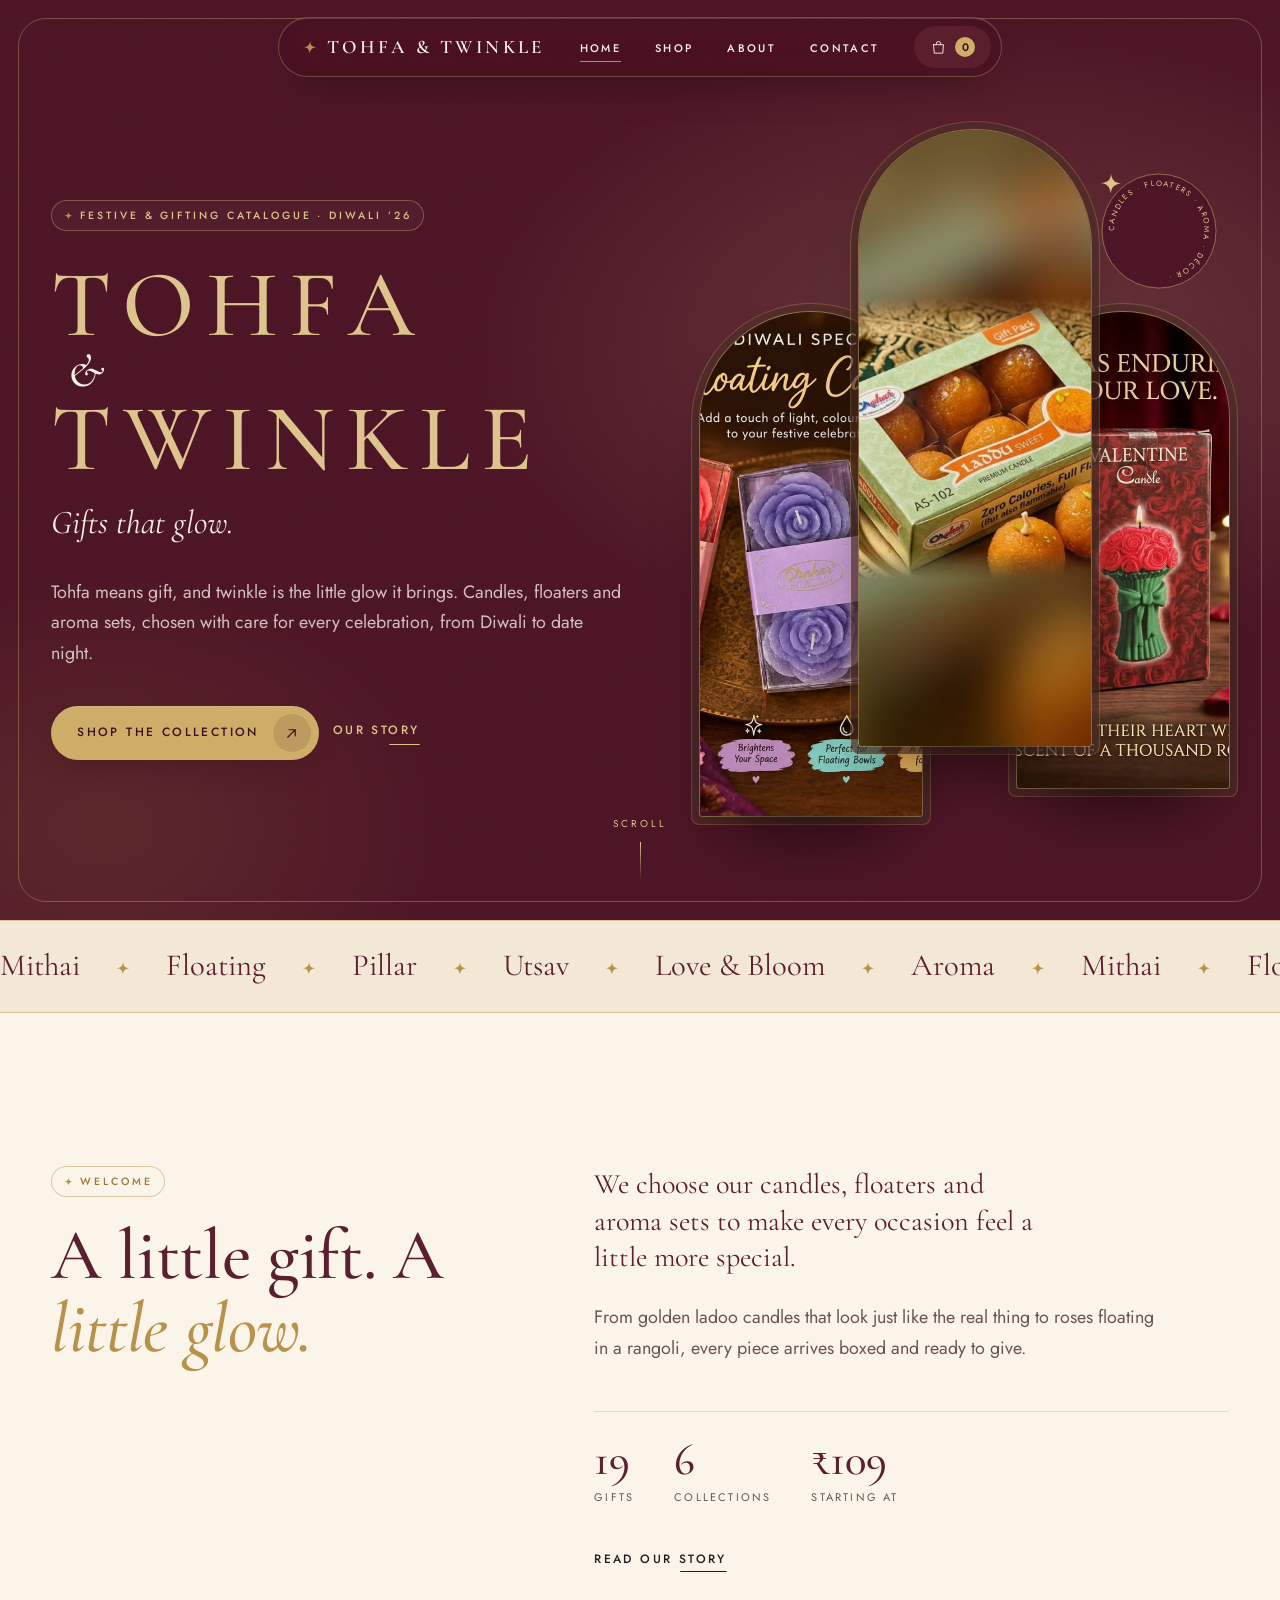
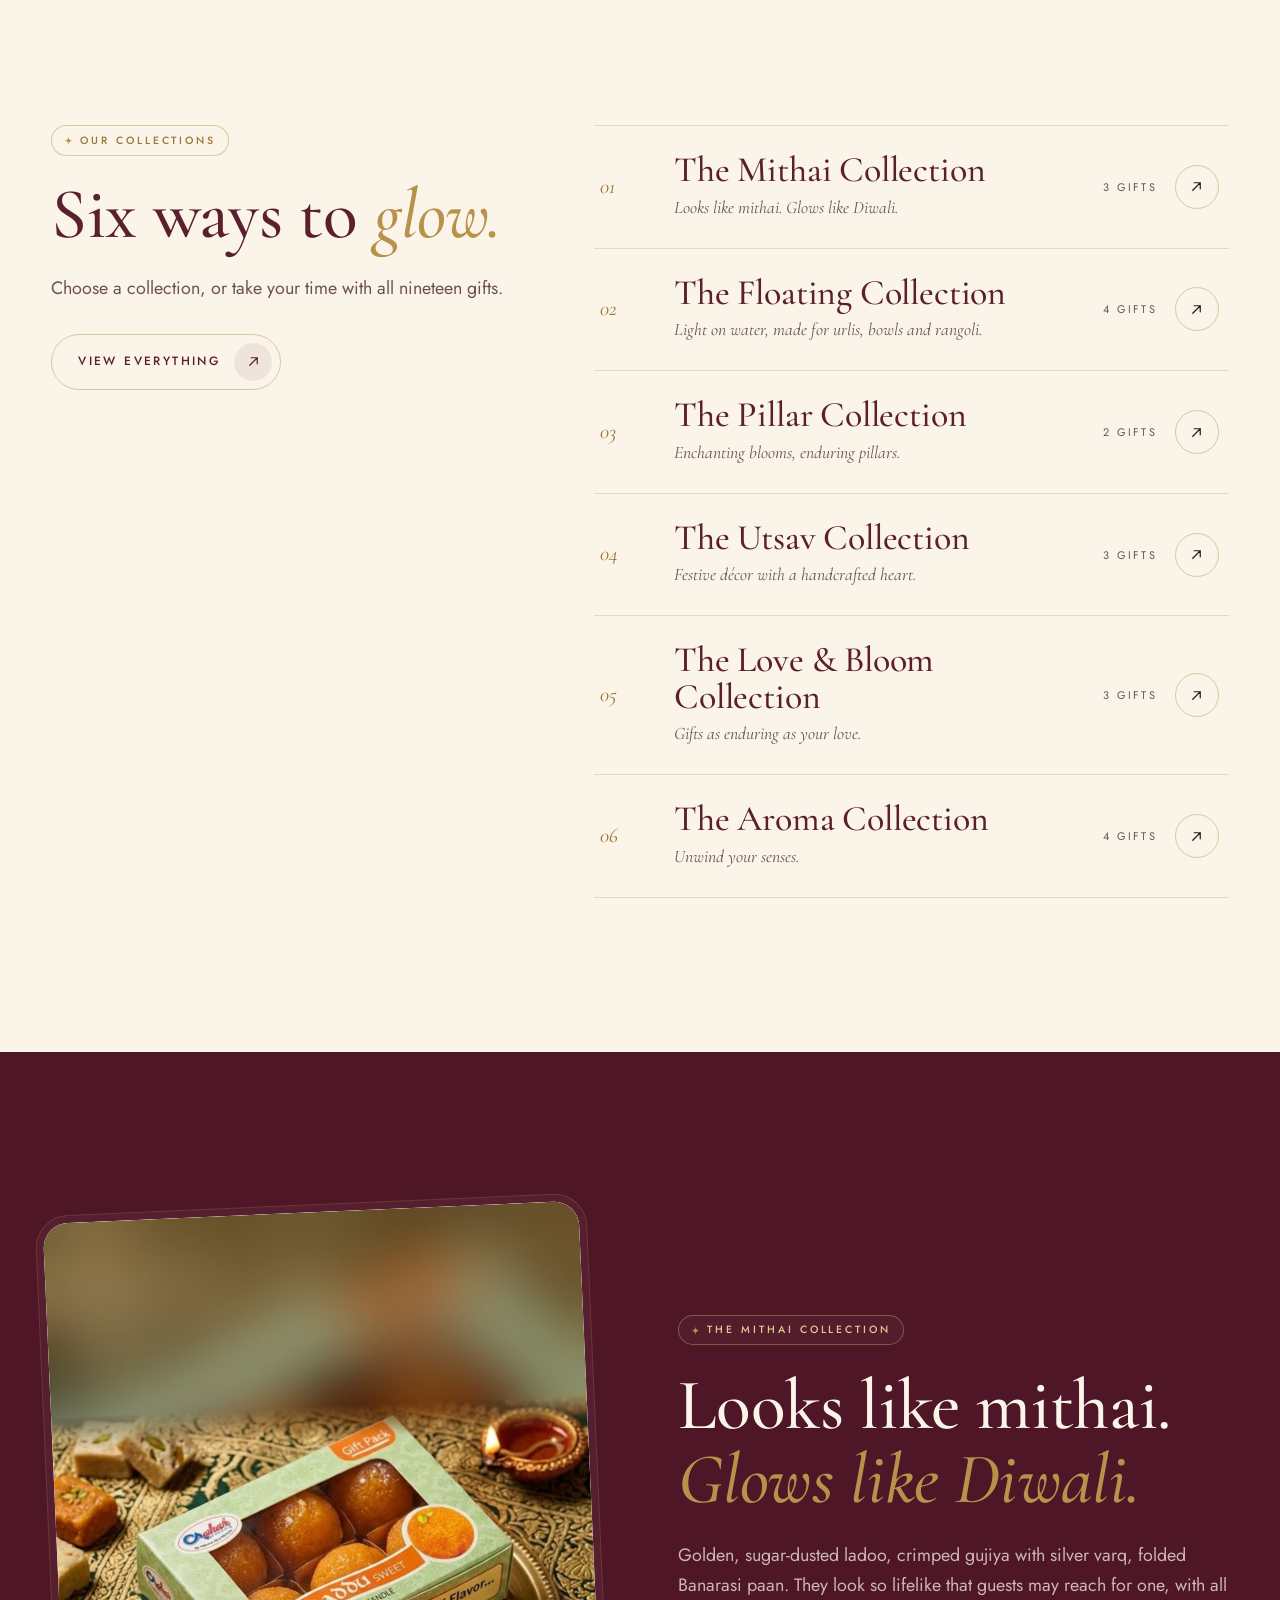
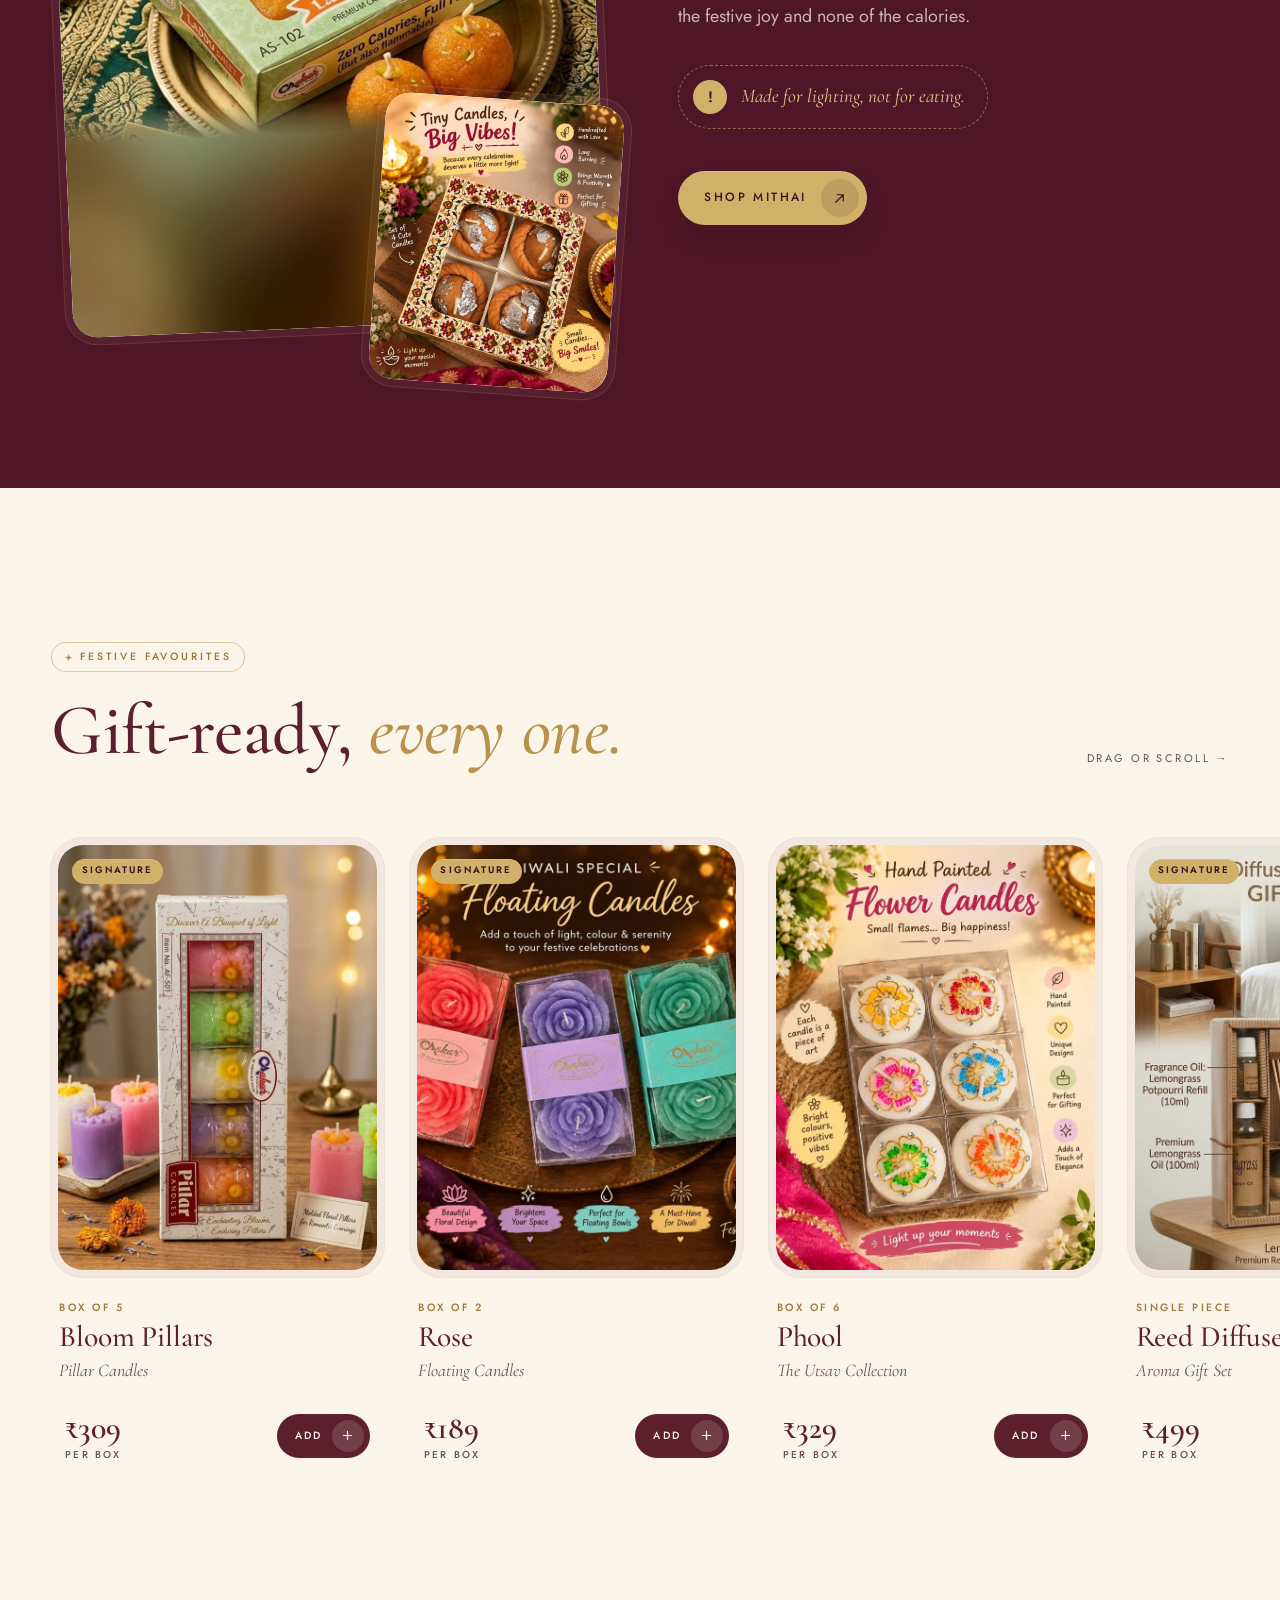
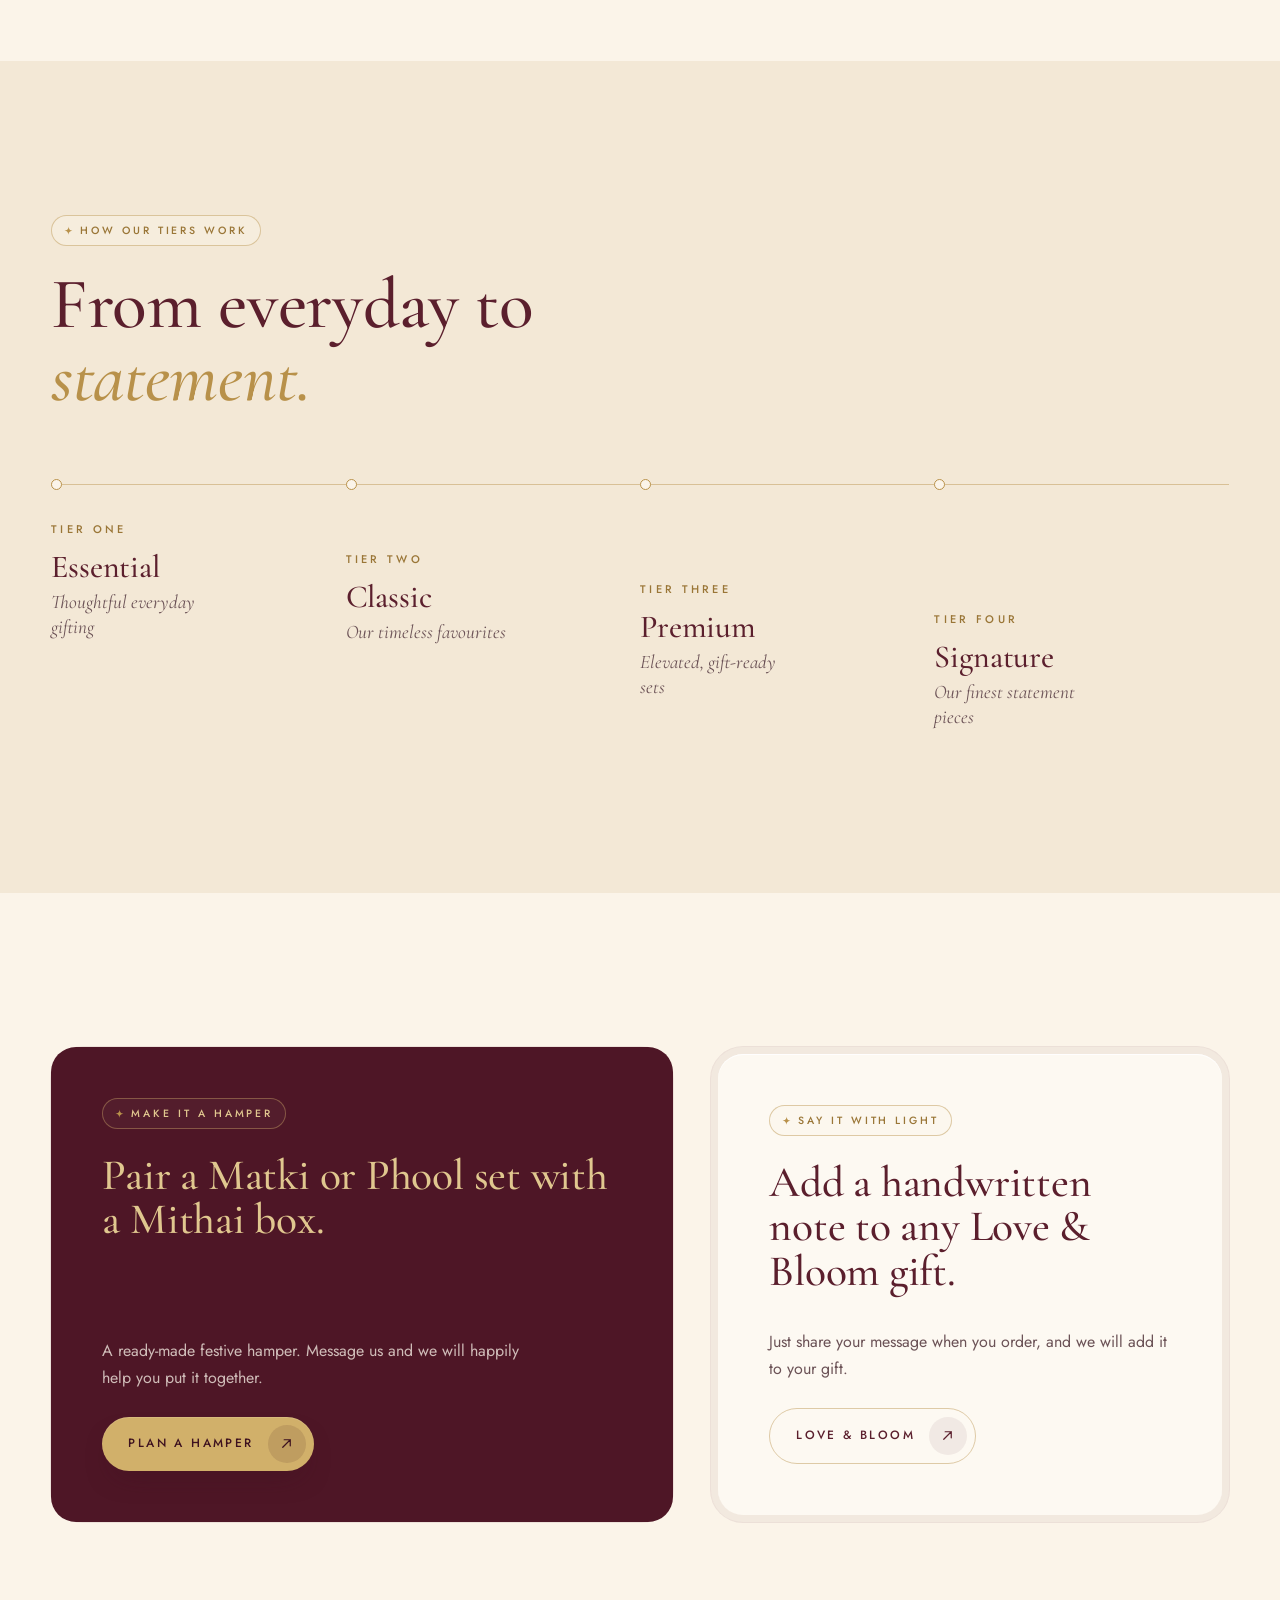
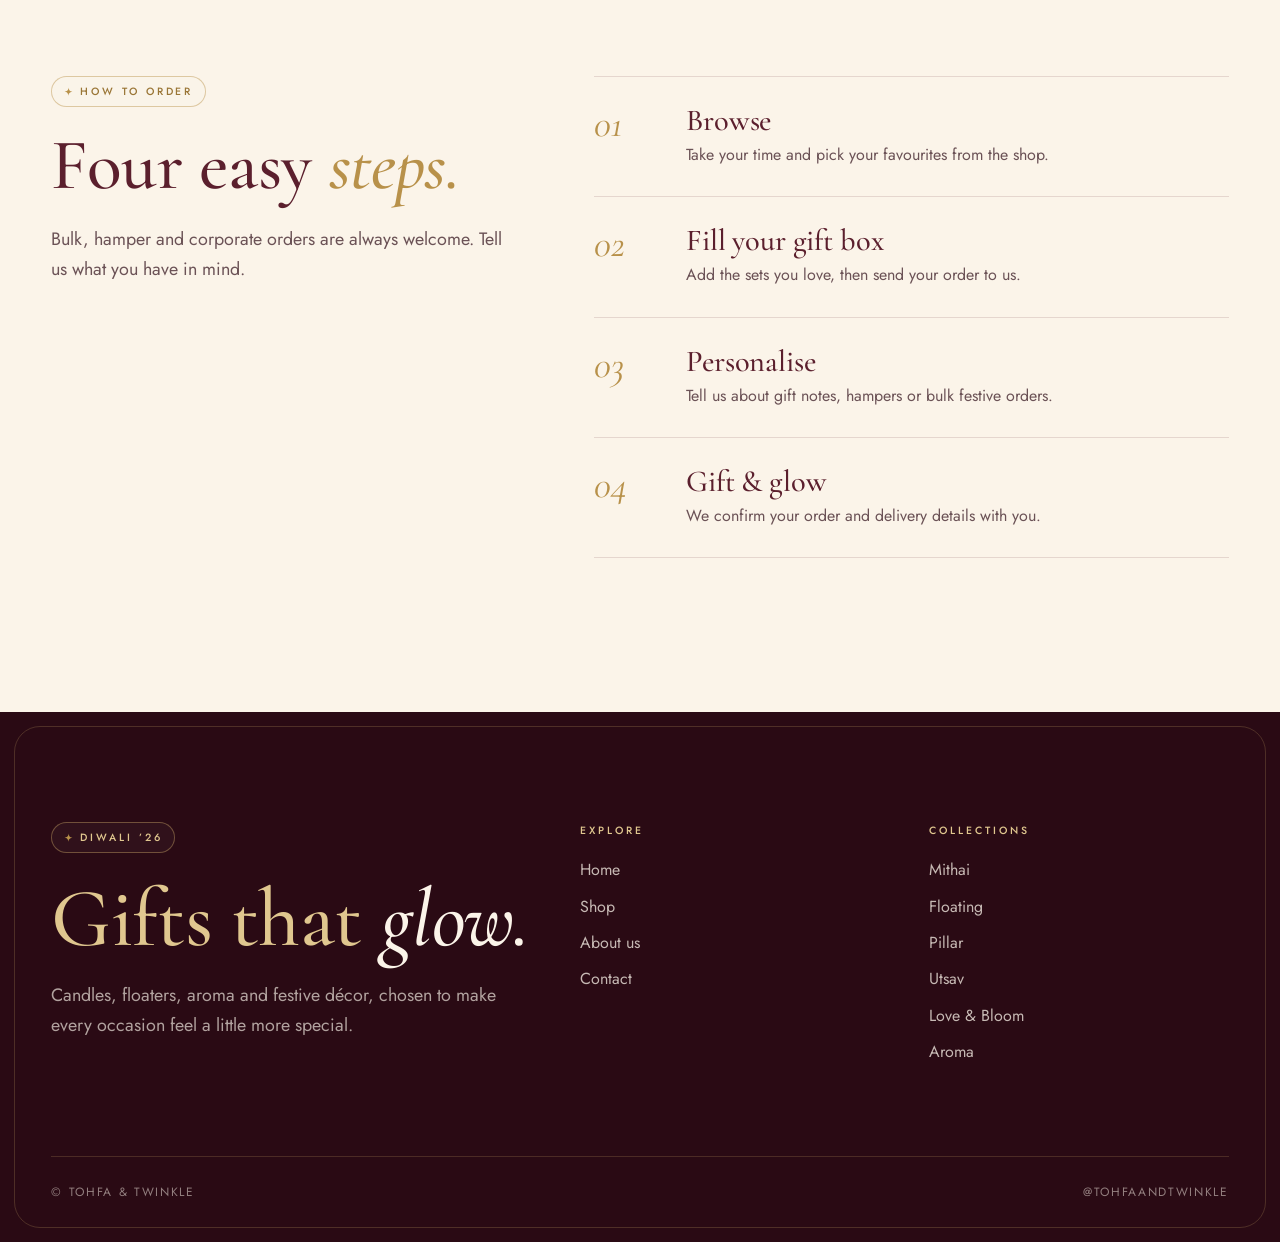
==== commit b49f098b: "Rewrite site copy to be warmer; remove text from Ladoo photo Co-Authored-By: Claude Sonnet 5.5 <nore" ====
--- a/index.html
+++ b/index.html
@@ -36,7 +36,7 @@
         <span class="eyebrow dark rv"><svg class="spark" viewBox="0 0 24 24" fill="currentColor" aria-hidden="true"><path d="M12 1.5C12.7 6.7 14.5 9.9 17.6 11.2C19.2 11.9 21 12.2 22.5 12.5C17.2 13.4 14.1 15.2 12.9 18.3C12.3 19.8 12 21.5 11.7 23C10.8 17.7 9 14.6 5.900 13.400C4.400 12.800 2.700 12.500 1.500 12.300C6.800 11.400 9.900 9.600 11.100 6.500C11.700 5 12 3.200 12 1.500Z"/></svg>Festive &amp; Gifting Catalogue &middot; Diwali &rsquo;26</span>
         <h1 class="rv" style="--i:1"><span>Tohfa</span><span class="amp">&amp;</span><span>Twinkle</span></h1>
         <p class="tag rv" style="--i:2">Gifts that glow.</p>
-        <p class="lede rv" style="--i:3">Tohfa means gift; twinkle is the little glow it brings. Curated candles, floaters and aroma sets for every occasion, from Diwali to date night.</p>
+        <p class="lede rv" style="--i:3">Tohfa means gift, and twinkle is the little glow it brings. Candles, floaters and aroma sets, chosen with care for every celebration, from Diwali to date night.</p>
         <div class="hero-ctas rv" style="--i:4">
           <a class="btn gold" href="shop.html"><span>Shop the collection</span><span class="ic"><svg viewBox="0 0 16 16" fill="none" stroke="currentColor" stroke-width="1.3" stroke-linecap="round" stroke-linejoin="round" aria-hidden="true"><path d="M4 12L12 4M5.500 4H12v6.500"/></svg></span></a>
           <a class="link-u" href="about.html" style="color:var(--gold-300)">Our story</a>
@@ -65,8 +65,8 @@
       <h2 class="display-l rv" style="--i:1">A little gift. A <em class="gold-i">little glow.</em></h2>
     </div>
     <div>
-      <p class="lede rv" style="font-size:clamp(1.3rem,2.2vw,1.9rem);font-family:var(--f-display);color:var(--ox-700);max-width:34ch;line-height:1.3">Our curated candles, floaters and aroma sets are chosen to make every occasion feel a little more special.</p>
-      <p class="lede rv" style="margin-top:26px">From golden ladoo candles that fool the whole room to roses that float across a rangoli, each piece comes gift-ready, boxed, and made to be given.</p>
+      <p class="lede rv" style="font-size:clamp(1.3rem,2.2vw,1.9rem);font-family:var(--f-display);color:var(--ox-700);max-width:34ch;line-height:1.3">We choose our candles, floaters and aroma sets to make every occasion feel a little more special.</p>
+      <p class="lede rv" style="margin-top:26px">From golden ladoo candles that look just like the real thing to roses floating in a rangoli, every piece arrives boxed and ready to give.</p>
       <div class="facts rv">
         <div><b>19</b><span>Gifts</span></div>
         <div><b>6</b><span>Collections</span></div>
@@ -82,7 +82,7 @@
     <div class="sticky">
       <span class="eyebrow rv"><svg class="spark" viewBox="0 0 24 24" fill="currentColor" aria-hidden="true"><path d="M12 1.5C12.7 6.7 14.5 9.9 17.6 11.2C19.2 11.9 21 12.2 22.5 12.5C17.2 13.4 14.1 15.2 12.9 18.3C12.3 19.8 12 21.5 11.7 23C10.8 17.7 9 14.6 5.900 13.400C4.400 12.800 2.700 12.500 1.500 12.300C6.800 11.400 9.900 9.600 11.100 6.500C11.700 5 12 3.200 12 1.500Z"/></svg>Our collections</span>
       <h2 class="display-l rv" style="--i:1;margin:22px 0 22px">Six ways to <em class="gold-i">glow.</em></h2>
-      <p class="lede rv" style="--i:2">Pick a collection, or wander through all nineteen gifts.</p>
+      <p class="lede rv" style="--i:2">Choose a collection, or take your time with all nineteen gifts.</p>
       <p style="margin-top:30px" class="rv"><a class="btn ghost" href="shop.html"><span>View everything</span><span class="ic"><svg viewBox="0 0 16 16" fill="none" stroke="currentColor" stroke-width="1.3" stroke-linecap="round" stroke-linejoin="round" aria-hidden="true"><path d="M4 12L12 4M5.500 4H12v6.500"/></svg></span></a></p>
     </div>
     <ul class="clist"><li class="rv" style="--i:0"><a href="shop.html?c=mithai"><span class="n">01</span><div><h3>The Mithai Collection</h3><small>Looks like mithai. Glows like Diwali.</small></div><span class="cnt">3 gifts</span><span class="go"><svg viewBox="0 0 16 16" fill="none" stroke="currentColor" stroke-width="1.3" stroke-linecap="round" stroke-linejoin="round" aria-hidden="true"><path d="M4 12L12 4M5.500 4H12v6.500"/></svg></span></a></li><li class="rv" style="--i:1"><a href="shop.html?c=floating"><span class="n">02</span><div><h3>The Floating Collection</h3><small>Light on water, made for urlis, bowls and rangoli.</small></div><span class="cnt">4 gifts</span><span class="go"><svg viewBox="0 0 16 16" fill="none" stroke="currentColor" stroke-width="1.3" stroke-linecap="round" stroke-linejoin="round" aria-hidden="true"><path d="M4 12L12 4M5.500 4H12v6.500"/></svg></span></a></li><li class="rv" style="--i:2"><a href="shop.html?c=pillar"><span class="n">03</span><div><h3>The Pillar Collection</h3><small>Enchanting blooms, enduring pillars.</small></div><span class="cnt">2 gifts</span><span class="go"><svg viewBox="0 0 16 16" fill="none" stroke="currentColor" stroke-width="1.3" stroke-linecap="round" stroke-linejoin="round" aria-hidden="true"><path d="M4 12L12 4M5.500 4H12v6.500"/></svg></span></a></li><li class="rv" style="--i:0"><a href="shop.html?c=utsav"><span class="n">04</span><div><h3>The Utsav Collection</h3><small>Festive d&eacute;cor with a handcrafted heart.</small></div><span class="cnt">3 gifts</span><span class="go"><svg viewBox="0 0 16 16" fill="none" stroke="currentColor" stroke-width="1.3" stroke-linecap="round" stroke-linejoin="round" aria-hidden="true"><path d="M4 12L12 4M5.500 4H12v6.500"/></svg></span></a></li><li class="rv" style="--i:1"><a href="shop.html?c=love"><span class="n">05</span><div><h3>The Love &amp; Bloom Collection</h3><small>Gifts as enduring as your love.</small></div><span class="cnt">3 gifts</span><span class="go"><svg viewBox="0 0 16 16" fill="none" stroke="currentColor" stroke-width="1.3" stroke-linecap="round" stroke-linejoin="round" aria-hidden="true"><path d="M4 12L12 4M5.500 4H12v6.500"/></svg></span></a></li><li class="rv" style="--i:2"><a href="shop.html?c=aroma"><span class="n">06</span><div><h3>The Aroma Collection</h3><small>Unwind your senses.</small></div><span class="cnt">4 gifts</span><span class="go"><svg viewBox="0 0 16 16" fill="none" stroke="currentColor" stroke-width="1.3" stroke-linecap="round" stroke-linejoin="round" aria-hidden="true"><path d="M4 12L12 4M5.500 4H12v6.500"/></svg></span></a></li></ul>
@@ -98,8 +98,8 @@
     <div>
       <span class="eyebrow dark rv"><svg class="spark" viewBox="0 0 24 24" fill="currentColor" aria-hidden="true"><path d="M12 1.5C12.7 6.7 14.5 9.9 17.6 11.2C19.2 11.9 21 12.2 22.5 12.5C17.2 13.4 14.1 15.2 12.9 18.3C12.3 19.8 12 21.5 11.7 23C10.8 17.7 9 14.6 5.900 13.400C4.400 12.800 2.700 12.500 1.500 12.300C6.800 11.400 9.900 9.600 11.100 6.500C11.700 5 12 3.200 12 1.500Z"/></svg>The Mithai Collection</span>
       <h2 class="display-l rv" style="--i:1;margin:24px 0">Looks like mithai. <em class="gold-i">Glows like Diwali.</em></h2>
-      <p class="lede rv" style="--i:2">Golden, sugar-dusted ladoo, crimped gujiya with silver varq, folded Banarasi paan. So lifelike your guests will reach for one. Zero calories, full festive flavour.</p>
-      <div class="stamp rv" style="--i:3"><i>!</i>Not for eating. Strictly for lighting.</div>
+      <p class="lede rv" style="--i:2">Golden, sugar-dusted ladoo, crimped gujiya with silver varq, folded Banarasi paan. They look so lifelike that guests may reach for one, with all the festive joy and none of the calories.</p>
+      <div class="stamp rv" style="--i:3"><i>!</i>Made for lighting, not for eating.</div>
       <p style="margin-top:42px" class="rv"><a class="btn gold" href="shop.html?c=mithai"><span>Shop Mithai</span><span class="ic"><svg viewBox="0 0 16 16" fill="none" stroke="currentColor" stroke-width="1.3" stroke-linecap="round" stroke-linejoin="round" aria-hidden="true"><path d="M4 12L12 4M5.500 4H12v6.500"/></svg></span></a></p>
     </div>
   </div>
@@ -110,7 +110,7 @@
     <div class="rail-head">
       <div>
         <span class="eyebrow rv"><svg class="spark" viewBox="0 0 24 24" fill="currentColor" aria-hidden="true"><path d="M12 1.5C12.7 6.7 14.5 9.9 17.6 11.2C19.2 11.9 21 12.2 22.5 12.5C17.2 13.4 14.1 15.2 12.9 18.3C12.3 19.8 12 21.5 11.7 23C10.8 17.7 9 14.6 5.900 13.400C4.400 12.800 2.700 12.500 1.500 12.300C6.800 11.400 9.900 9.600 11.100 6.500C11.700 5 12 3.200 12 1.500Z"/></svg>Festive favourites</span>
-        <h2 class="display-l rv" style="--i:1;margin-top:22px">Gift-ready, <em class="gold-i">all of them.</em></h2>
+        <h2 class="display-l rv" style="--i:1;margin-top:22px">Gift-ready, <em class="gold-i">every one.</em></h2>
       </div>
       <span class="rail-hint rv">Drag or scroll &rarr;</span>
     </div>
@@ -137,11 +137,11 @@
   <div class="wrap pair">
     <div class="note on-dark bezel rv" style="padding:0"><div class="core note dark" style="background:var(--ox-800);box-shadow:none;border-radius:calc(2rem - 7px);height:100%">
       <div><span class="eyebrow dark"><svg class="spark" viewBox="0 0 24 24" fill="currentColor" aria-hidden="true"><path d="M12 1.5C12.7 6.7 14.5 9.9 17.6 11.2C19.2 11.9 21 12.2 22.5 12.5C17.2 13.4 14.1 15.2 12.9 18.3C12.3 19.8 12 21.5 11.7 23C10.8 17.7 9 14.6 5.900 13.400C4.400 12.800 2.700 12.500 1.500 12.300C6.800 11.400 9.900 9.600 11.100 6.500C11.700 5 12 3.200 12 1.500Z"/></svg>Make it a hamper</span><h3 style="margin-top:24px">Pair a Matki or Phool set with a Mithai box.</h3></div>
-      <div><p>A ready-made festive hamper. Message us and we will help you put it together.</p><p style="margin-top:26px"><a class="btn gold" href="contact.html"><span>Plan a hamper</span><span class="ic"><svg viewBox="0 0 16 16" fill="none" stroke="currentColor" stroke-width="1.3" stroke-linecap="round" stroke-linejoin="round" aria-hidden="true"><path d="M4 12L12 4M5.500 4H12v6.500"/></svg></span></a></p></div>
+      <div><p>A ready-made festive hamper. Message us and we will happily help you put it together.</p><p style="margin-top:26px"><a class="btn gold" href="contact.html"><span>Plan a hamper</span><span class="ic"><svg viewBox="0 0 16 16" fill="none" stroke="currentColor" stroke-width="1.3" stroke-linecap="round" stroke-linejoin="round" aria-hidden="true"><path d="M4 12L12 4M5.500 4H12v6.500"/></svg></span></a></p></div>
     </div></div>
     <div class="bezel rv" style="--i:1"><div class="core note">
       <div><span class="eyebrow"><svg class="spark" viewBox="0 0 24 24" fill="currentColor" aria-hidden="true"><path d="M12 1.5C12.7 6.7 14.5 9.9 17.6 11.2C19.2 11.9 21 12.2 22.5 12.5C17.2 13.4 14.1 15.2 12.9 18.3C12.3 19.8 12 21.5 11.7 23C10.8 17.7 9 14.6 5.900 13.400C4.400 12.800 2.700 12.500 1.500 12.300C6.800 11.400 9.900 9.600 11.100 6.500C11.700 5 12 3.200 12 1.500Z"/></svg>Say it with light</span><h3 style="margin-top:24px">Add a handwritten note to any Love &amp; Bloom gift.</h3></div>
-      <div><p>Just share your message when you order, and we will tuck it in the box.</p><p style="margin-top:26px"><a class="btn ghost" href="shop.html?c=love"><span>Love &amp; Bloom</span><span class="ic"><svg viewBox="0 0 16 16" fill="none" stroke="currentColor" stroke-width="1.3" stroke-linecap="round" stroke-linejoin="round" aria-hidden="true"><path d="M4 12L12 4M5.500 4H12v6.500"/></svg></span></a></p></div>
+      <div><p>Just share your message when you order, and we will add it to your gift.</p><p style="margin-top:26px"><a class="btn ghost" href="shop.html?c=love"><span>Love &amp; Bloom</span><span class="ic"><svg viewBox="0 0 16 16" fill="none" stroke="currentColor" stroke-width="1.3" stroke-linecap="round" stroke-linejoin="round" aria-hidden="true"><path d="M4 12L12 4M5.500 4H12v6.500"/></svg></span></a></p></div>
     </div></div>
   </div>
 </section>
@@ -151,13 +151,13 @@
     <div class="sticky">
       <span class="eyebrow rv"><svg class="spark" viewBox="0 0 24 24" fill="currentColor" aria-hidden="true"><path d="M12 1.5C12.7 6.7 14.5 9.9 17.6 11.2C19.2 11.9 21 12.2 22.5 12.5C17.2 13.4 14.1 15.2 12.9 18.3C12.3 19.8 12 21.5 11.7 23C10.8 17.7 9 14.6 5.900 13.400C4.400 12.800 2.700 12.500 1.500 12.300C6.800 11.400 9.900 9.600 11.100 6.500C11.700 5 12 3.200 12 1.500Z"/></svg>How to order</span>
       <h2 class="display-l rv" style="--i:1;margin:22px 0 22px">Four easy <em class="gold-i">steps.</em></h2>
-      <p class="lede rv" style="--i:2">Bulk, hamper and corporate orders are welcome. Tell us what you have in mind.</p>
+      <p class="lede rv" style="--i:2">Bulk, hamper and corporate orders are always welcome. Tell us what you have in mind.</p>
     </div>
     <ol class="steps">
-      <li class="rv"><div><h4>Browse</h4><p>Pick your favourites from the shop.</p></div></li>
-      <li class="rv"><div><h4>Add to your gift box</h4><p>Choose your boxes and send the order.</p></div></li>
+      <li class="rv"><div><h4>Browse</h4><p>Take your time and pick your favourites from the shop.</p></div></li>
+      <li class="rv"><div><h4>Fill your gift box</h4><p>Add the sets you love, then send your order to us.</p></div></li>
       <li class="rv"><div><h4>Personalise</h4><p>Tell us about gift notes, hampers or bulk festive orders.</p></div></li>
-      <li class="rv"><div><h4>Gift &amp; glow</h4><p>We confirm your order and delivery details.</p></div></li>
+      <li class="rv"><div><h4>Gift &amp; glow</h4><p>We confirm your order and delivery details with you.</p></div></li>
     </ol>
   </div>
 </section>
